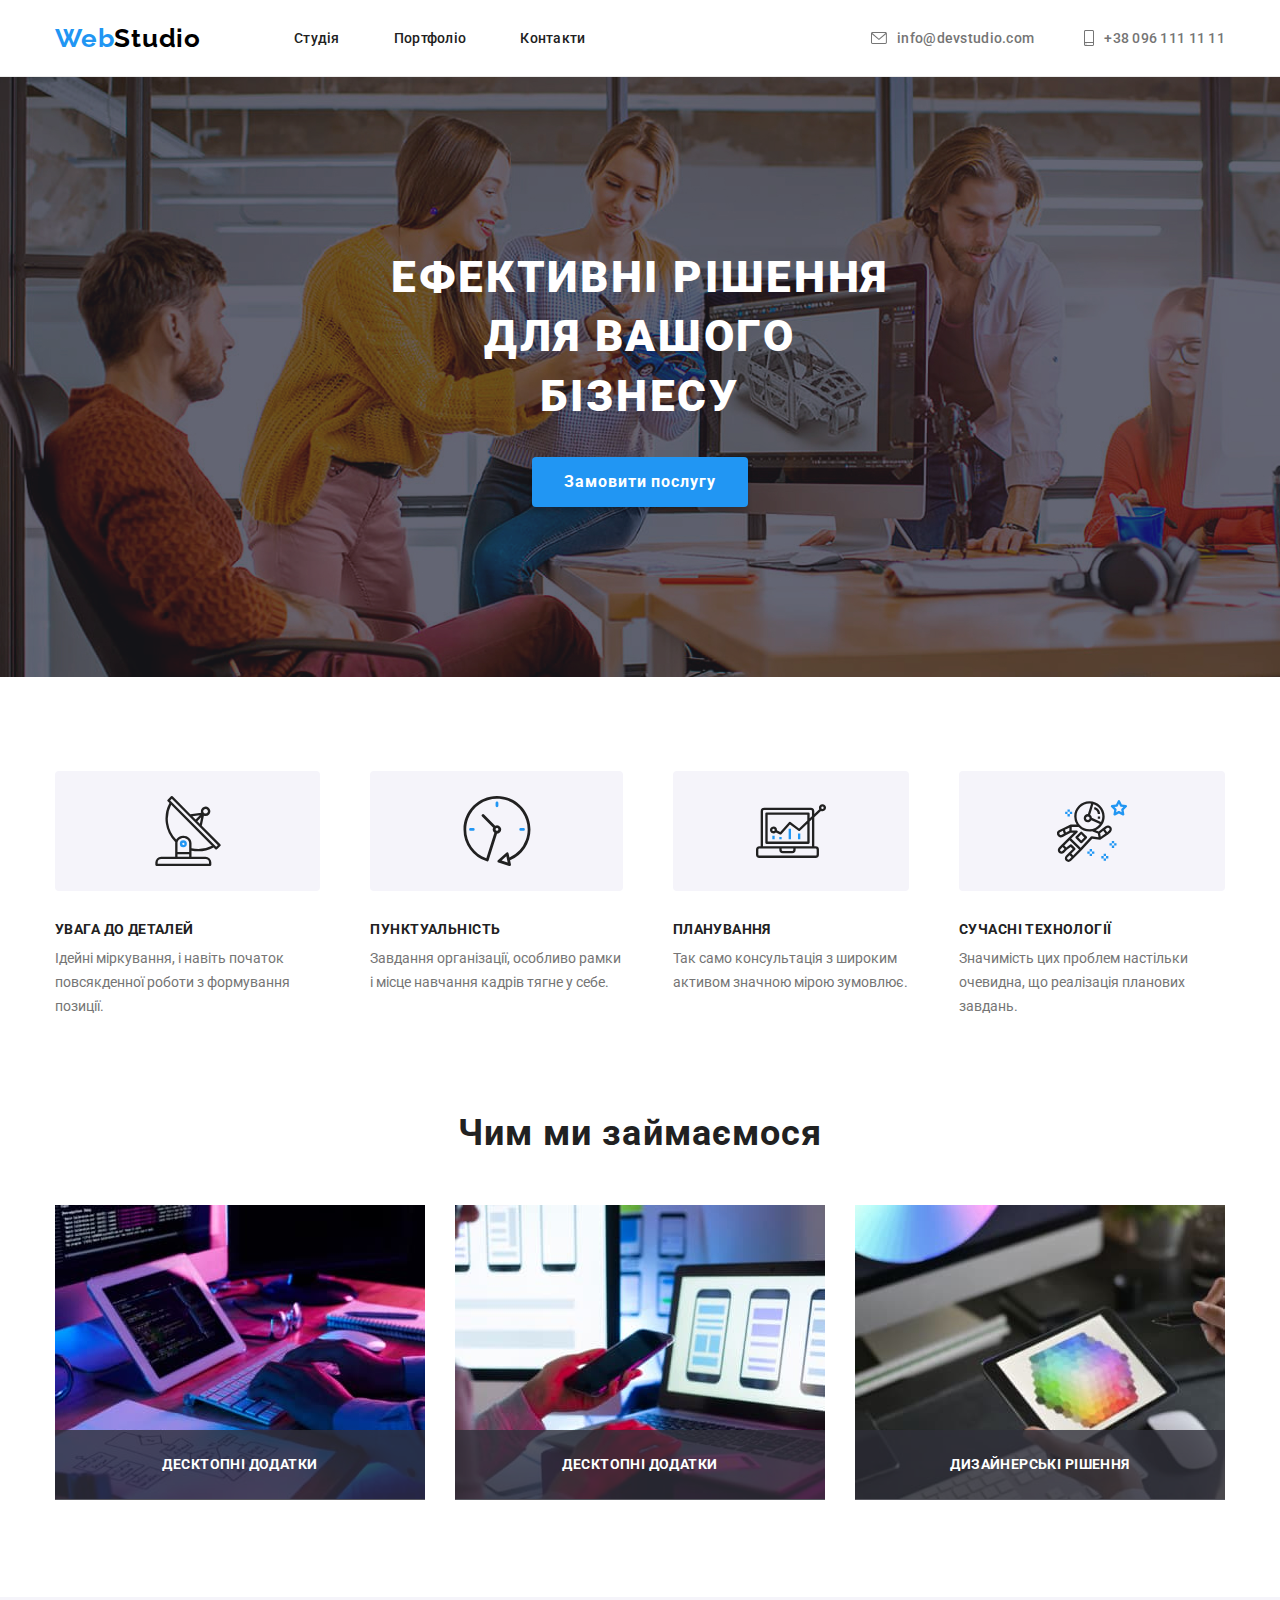
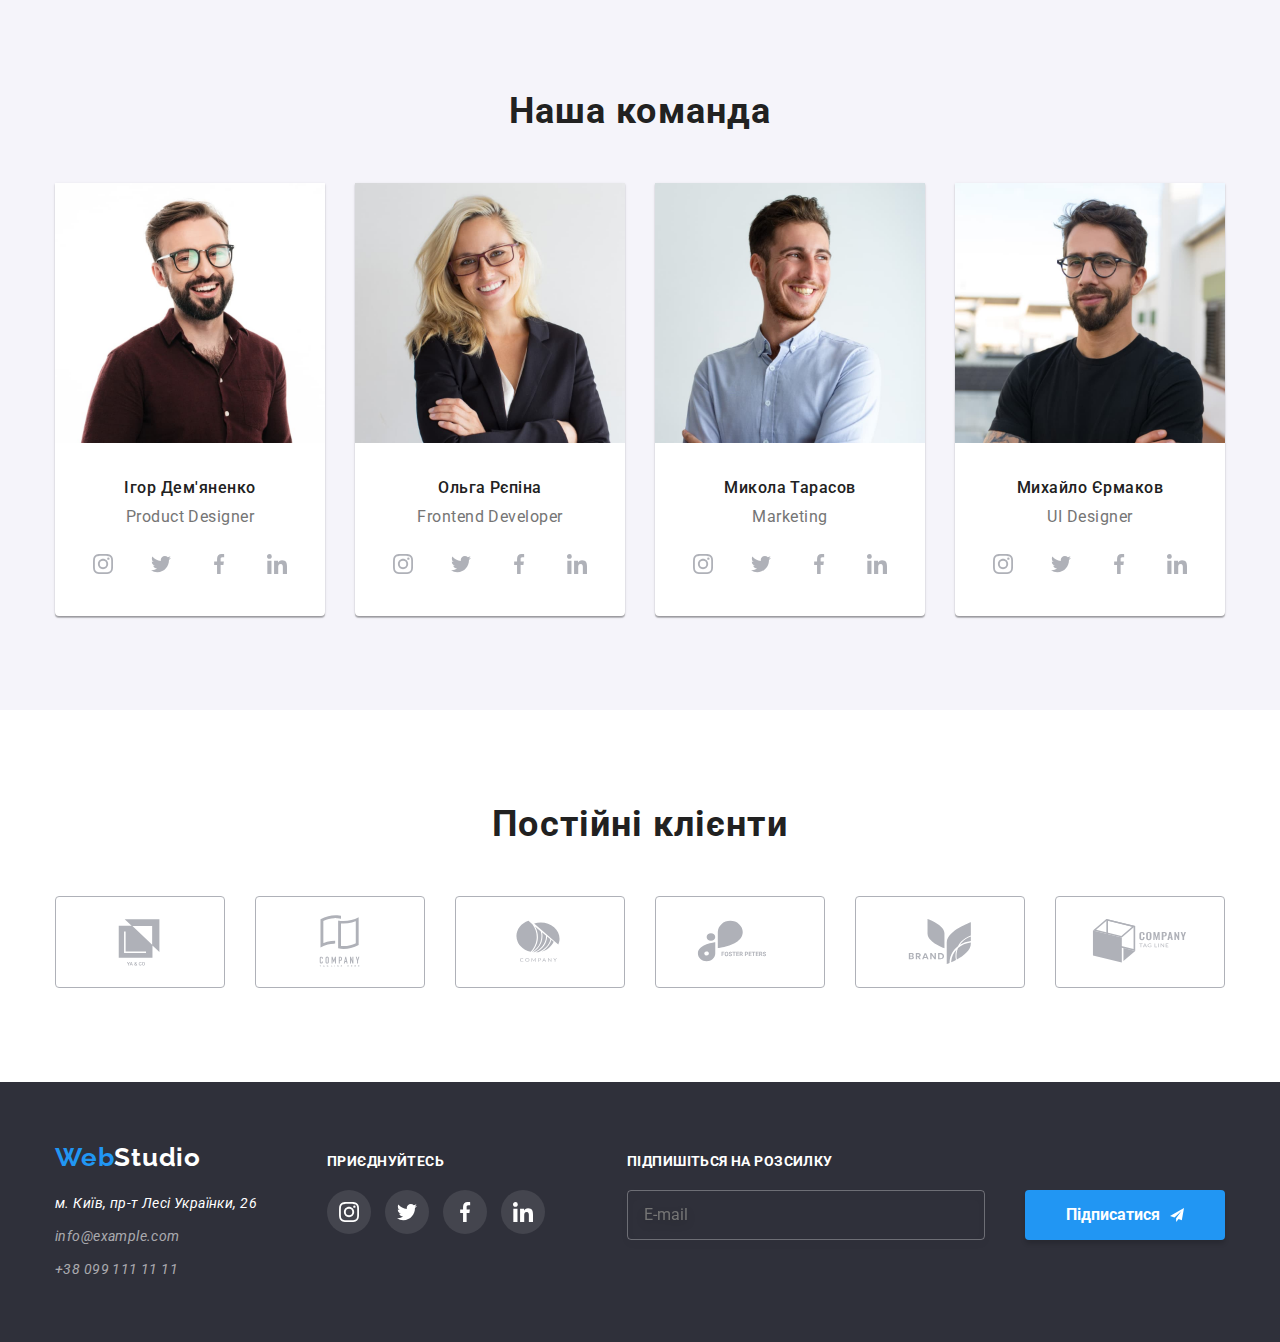
==== index.html @ 27acb823 "fix footer" ====
<!DOCTYPE html>
<html lang="uk">
<head>
    <title>Web Studio</title>
    <meta charset="UTF-8">
    <meta http-equiv="X-UA-Compatible" content="IE=edge">
    <meta name="viewport" content="width=device-width, initial-scale=1.0">
    <link rel="stylesheet" href="./css/normalize.min.css">
    <link rel="preconnect" href="https://fonts.googleapis.com">
    <link rel="preconnect" href="https://fonts.gstatic.com" crossorigin>
    <link href="https://fonts.googleapis.com/css2?family=Raleway:wght@700&family=Roboto:wght@400;500;700;900&display=swap" rel="stylesheet">
    <link rel="stylesheet" href="./css/style.css">
</head>
<body>
    <header class="header">
        <div class="container">
            <a class="logo" href="./"><span>Web</span>Studio</a>
            <nav class="header-menu">
                <ul class="header-menu__list">
                    <li class="header-menu__item">
                        <a class="header-menu__link" href="#null">Студія</a>
                    </li>
                    <li class="header-menu__item">
                        <a class="header-menu__link" href="./portfolio.html">Портфоліо</a>
                    </li>
                    <li class="header-menu__item">
                        <a class="header-menu__link" href="#null">Контакти</a>
                    </li>
                </ul>
            </nav>
            <ul class="header-contact">
                <li class="header-contact__item">
                    <a class="header-contact__link" href="mailto:info@devstudio.com">
                        <svg class="header-contact__icon" width="16" height="12" viewBox="0 0 16 12" xmlns="http://www.w3.org/2000/svg">
                            <use href="./images/social-sprite.svg#icon-mail"></use>
                        </svg>
                        info@devstudio.com
                    </a>
                </li>
                <li class="header-contact__item">
                    <a class="header-contact__link" href="tel:+380961111111">
                            <svg class="header-contact__icon" width="10" height="16" viewBox="0 0 10 16" fill="currentColor" xmlns="http://www.w3.org/2000/svg">
                                <use href="./images/social-sprite.svg#icon-smartphone"></use>
                            </svg>
                        +38 096 111 11 11
                    </a>
                </li>
            </ul>
        </div>
    </header>
    <main>
        <section class="banner">
            <h1 class="banner-title">Ефективні рішення для вашого бізнесу</h1>
            <button class="order-service" type="button" data-modal-open>Замовити послугу</button>
        </section>
        <section class="section">
            <div class="container">
                <ul class="about-us__list">
                    <li class="about-us__item">
                        <div class="about-us__item-box">
                            <svg class="social-icon" width="70" height="70">
                                <use href="./images/sprite-icon.svg#icon-antenna"></use>
                            </svg>
                        </div>
                        <h3 class="about-us__title">УВАГА ДО ДЕТАЛЕЙ</h3>
                        <p class="about-us__paragraph">
                            Ідейні міркування, і навіть початок повсякденної роботи з формування позиції.
                        </p>
                    </li>
                    <li class="about-us__item">
                        <div class="about-us__item-box">
                            <svg class="social-icon" width="70" height="70">
                                <use href="./images/sprite-icon.svg#icon-clock"></use>
                            </svg>
                        </div>
                        <h3 class="about-us__title">ПУНКТУАЛЬНІСТЬ</h3>
                        <p class="about-us__paragraph">
                            Завдання організації, особливо рамки і місце навчання кадрів тягне у себе.
                        </p>
                    </li>
                    <li class="about-us__item">
                        <div class="about-us__item-box">
                            <svg class="social-icon" width="70" height="70">
                                <use href="./images/sprite-icon.svg#icon-diagram"></use>
                            </svg>
                        </div>
                        <h3 class="about-us__title">ПЛАНУВАННЯ</h3>
                        <p class="about-us__paragraph">
                            Так само консультація з широким активом значною мірою зумовлює.
                        </p>
                    </li>
                    <li class="about-us__item">
                        <div class="about-us__item-box">
                            <svg class="social-icon" width="70" height="70">
                                <use href="./images/sprite-icon.svg#icon-astronaut"></use>
                            </svg>
                        </div>
                        <h3 class="about-us__title">СУЧАСНІ ТЕХНОЛОГІЇ</h3>
                        <p class="about-us__paragraph">
                            Значимість цих проблем настільки очевидна, що реалізація планових завдань.
                        </p>
                    </li>
                </ul>
            </div>
            <div class="container">
                <h2 class="title-section">Чим ми займаємося</h2>
                <ul class="list-item-flex services">
                    <li class="services-item">
                        <img 
                            src="./images/web-site.jpg" 
                            alt="Розробка сайтів" 
                            width="370" 
                            height="294"
                        />
                        <h3 class="services-title">Десктопні додатки</h3>
                    </li>
                    <li class="services-item">
                        <img 
                            src="./images/mobile-apps.jpg"  
                            alt="Розробка мобільних додатків" 
                            width="370" 
                            height="294"
                        />
                        <h3 class="services-title">Десктопні додатки</h3>
                    </li>
                    <li class="services-item">
                        <img 
                            src="./images/design.jpg" 
                            alt="Розробка дизайну" 
                            width="370" 
                            height="294"
                        />
                        <h3 class="services-title">Дизайнерські рішення</h3>
                    </li>
                </ul>
            </div>
        </section>
        <section class="about-team section">
            <div class="container">
                <h2 class="title-section">Наша команда</h2>
                <ul class="list-item-flex list-team">
                    <li class="list-team__item">
                        <img
                            class="list-team__image" 
                            src="./images/product-designer.jpg" 
                            alt="Дизайнер продукту" 
                            width="270" 
                            height="260"
                        />
                        <h3 class="list-team__title">Ігор Дем'яненко</h3>
                        <p class="list-team__description">Product Designer</p>
                        <ul class="social-list">
                            <li class="social-item">
                                <a class="social-link" href="#null">
                                    <svg class="social-icon" width="20" height="20">
                                        <use href="./images/social-sprite.svg#icon-instagram"></use>
                                    </svg>
                                </a>
                                
                            </li>
                            <li class="social-item">
                                <a class="social-link" href="#null">
                                    <svg class="social-icon" width="20" height="20">
                                        <use href="./images/social-sprite.svg#icon-twitter"></use>
                                    </svg>
                                </a>
                            </li>
                            <li class="social-item">
                                <a class="social-link" href="#null">
                                    <svg class="social-icon" width="20" height="20">
                                        <use href="./images/social-sprite.svg#icon-facebook"></use>
                                    </svg>
                                </a>
                            </li>
                            <li class="social-item">
                                <a class="social-link" href="#null">
                                    <svg class="social-icon" width="20" height="20">
                                        <use href="./images/social-sprite.svg#icon-linkedin"></use>
                                    </svg>
                                </a>
                            </li>
                        </ul>
                    </li>
                    <li class="list-team__item">
                        <img 
                            class="list-team__image" 
                            src="./images/frontend-developer.jpg"  
                            alt="Розробник інтерфейсу" 
                            width="270" 
                            height="260"
                        >
                        <h3 class="list-team__title">Ольга Рєпіна</h3>
                        <p class="list-team__description">Frontend Developer</p>
                        <ul class="social-list">
                            <li class="social-item">
                                <a class="social-link" href="#null">
                                    <svg class="social-icon" width="20" height="20">
                                        <use href="./images/social-sprite.svg#icon-instagram"></use>
                                    </svg>
                                </a>
                                
                            </li>
                            <li class="social-item">
                                <a class="social-link" href="#null">
                                    <svg class="social-icon" width="20" height="20">
                                        <use href="./images/social-sprite.svg#icon-twitter"></use>
                                    </svg>
                                </a>
                            </li>
                            <li class="social-item">
                                <a class="social-link" href="#null">
                                    <svg class="social-icon" width="20" height="20">
                                        <use href="./images/social-sprite.svg#icon-facebook"></use>
                                    </svg>
                                </a>
                            </li>
                            <li class="social-item">
                                <a class="social-link" href="#null">
                                    <svg class="social-icon" width="20" height="20">
                                        <use href="./images/social-sprite.svg#icon-linkedin"></use>
                                    </svg>
                                </a>
                            </li>
                        </ul>
                    </li>
                    <li class="list-team__item">
                        <img
                            class="list-team__image"  
                            src="./images/specialist-marketing.jpg" 
                            alt="Маркетолог" 
                            width="270" 
                            height="260"
                        />
                        <h3 class="list-team__title">Микола Тарасов</h3>
                        <p class="list-team__description">Marketing</p>
                        <ul class="social-list">
                            <li class="social-item">
                                <a class="social-link" href="#null">
                                    <svg class="social-icon" width="20" height="20">
                                        <use href="./images/social-sprite.svg#icon-instagram"></use>
                                    </svg>
                                </a>
                                
                            </li>
                            <li class="social-item">
                                <a class="social-link" href="#null">
                                    <svg class="social-icon" width="20" height="20">
                                        <use href="./images/social-sprite.svg#icon-twitter"></use>
                                    </svg>
                                </a>
                            </li>
                            <li class="social-item">
                                <a class="social-link" href="#null">
                                    <svg class="social-icon" width="20" height="20">
                                        <use href="./images/social-sprite.svg#icon-facebook"></use>
                                    </svg>
                                </a>
                            </li>
                            <li class="social-item">
                                <a class="social-link" href="#null">
                                    <svg class="social-icon" width="20" height="20">
                                        <use href="./images/social-sprite.svg#icon-linkedin"></use>
                                    </svg>
                                </a>
                            </li>
                        </ul>
                    </li>
                    <li class="list-team__item">
                        <img
                            class="list-team__image"  
                            src="./images/ui-designer.jpg" 
                            alt="Дизайнер інтерфейсу" 
                            width="270" 
                            height="260"
                        />
                        <h3 class="list-team__title">Михайло Єрмаков</h3>
                        <p class="list-team__description">UI Designer</p>
                        <ul class="social-list">
                            <li class="social-item">
                                <a class="social-link" href="#null">
                                    <svg class="social-icon" width="20" height="20">
                                        <use href="./images/social-sprite.svg#icon-instagram"></use>
                                    </svg>
                                </a>
                                
                            </li>
                            <li class="social-item">
                                <a class="social-link" href="#null">
                                    <svg class="social-icon" width="20" height="20">
                                        <use href="./images/social-sprite.svg#icon-twitter"></use>
                                    </svg>
                                </a>
                            </li>
                            <li class="social-item">
                                <a class="social-link" href="#null">
                                    <svg class="social-icon" width="20" height="20">
                                        <use href="./images/social-sprite.svg#icon-facebook"></use>
                                    </svg>
                                </a>
                            </li>
                            <li class="social-item">
                                <a class="social-link" href="#null">
                                    <svg class="social-icon" width="20" height="20">
                                        <use href="./images/social-sprite.svg#icon-linkedin"></use>
                                    </svg>
                                </a>
                            </li>
                        </ul>
                    </li>
                </ul>
            </div>
        </section>
        <section class="section">
            <div class="container">
                <h2 class="title-section">Постійні клієнти</h2>
                <ul class="list-item-flex clients-list">
                    <li class="clients-item">
                        <a class="clients-link" href="#null">
                            <svg class="clients-logo" width="106" height="60">
                                <use href="./images/logo-sprite.svg#icon-logo-1"></use>
                            </svg>  
                        </a>
                    </li>
                    <li class="clients-item">
                        <a class="clients-link" href="#null">
                            <svg class="clients-logo" width="106" height="60">
                                <use href="./images/logo-sprite.svg#icon-logo-2"></use>
                            </svg>  
                        </a>
                    </li>
                    <li class="clients-item">
                        <a class="clients-link" href="#null">
                            <svg class="clients-logo" width="106" height="60">
                                <use href="./images/logo-sprite.svg#icon-logo-3"></use>
                            </svg>  
                        </a>
                    </li>
                    <li class="clients-item">
                        <a class="clients-link" href="#null">
                            <svg class="clients-logo" width="106" height="60">
                                <use href="./images/logo-sprite.svg#icon-logo-4"></use>
                            </svg>
                        </a>
                    </li>
                    <li class="clients-item">
                        <a class="clients-link" href="#null">
                            <svg class="clients-logo" width="106" height="60">
                                <use href="./images/logo-sprite.svg#icon-logo-5"></use>
                            </svg> 
                        </a>
                    </li>
                    <li class="clients-item">
                        <a class="clients-link" href="#null">
                            <svg class="clients-logo" width="106" height="60">
                                <use href="./images/logo-sprite.svg#icon-logo-6"></use>
                            </svg> 
                        </a>
                    </li>
                </ul>
            </div>
        </section>
    </main>
    <footer class="footer">
        <div class="container">
            <div class="footer-box">
                <div class="footer-item">
                    <a class="logo" href="./"><span>Web</span>Studio</a>
                    <address class="address">
                        <p class="address-description">м. Київ, пр-т Лесі Українки, 26</p>
                        <ul class="address-list">
                            <li class="address-list__item">
                                <a class="address-list__link" href="mailto:info@example.com">info@example.com</a>
                            </li>
                            <li class="address-list__item">
                                <a class="address-list__link" href="tel:+380991111111">+38 099 111 11 11</a>
                            </li>
                        </ul>
                    </address>
                </div>
                <div class="footer-item">
                    <h3 class="footer-title">приєднуйтесь</h3>
                    <ul class="social-list">
                        <li class="social-item">
                            <a class="social-link" href="#null">
                                <svg class="social-icon" width="20" height="20">
                                    <use href="./images/social-sprite.svg#icon-instagram"></use>
                                </svg>
                            </a>
                            
                        </li>
                        <li class="social-item">
                            <a class="social-link" href="#null">
                                <svg class="social-icon" width="20" height="20">
                                    <use href="./images/social-sprite.svg#icon-twitter"></use>
                                </svg>
                            </a>
                        </li>
                        <li class="social-item">
                            <a class="social-link" href="#null">
                                <svg class="social-icon" width="20" height="20">
                                    <use href="./images/social-sprite.svg#icon-facebook"></use>
                                </svg>
                            </a>
                        </li>
                        <li class="social-item">
                            <a class="social-link" href="#null">
                                <svg class="social-icon" width="20" height="20">
                                    <use href="./images/social-sprite.svg#icon-linkedin"></use>
                                </svg>
                            </a>
                        </li>
                    </ul>
                </div>
            </div>
            <div class="subscribe">
                <h3 class="subscribe-title">Підпишіться на розсилку</h3>
                <form class="subscribe-form">
                    <label class="subscribe-label">
                        <input
                            class="subscribe-input" 
                            type="email"
                            name="email" 
                            placeholder="E-mail"
                            autocomplete="email"
                            required
                        />
                    </label>
                    <button class="subscribe-submit" type="submit">
                        Підписатися
                        <svg class="subscribe-icon" width="24" height="24">
                            <use href="./images/social-sprite.svg#icon-send"></use>
                        </svg> 
                    </button>
                </form>
            </div>
        </div>
    </footer>
    <div class="modal is-hidden" data-modal>
        <div class="modal-content">
            <button class="modal-close" type="button" data-modal-close>
                <svg class="modal-close-icon" width="11" height="11">
                    <use href="./images/sprite-icon.svg#icon-close"></use>
                </svg>
            </button>
            <div class="register">
                <h3 class="register-title">Залиште свої дані, ми вам передзвонимо</h3>
                <form 
                    class="register-form"
                    autocomplete="off"
                >
                    <label class="register-label">
                        <span class="label-text">Ім'я</span>
                        <input
                            class="register-input" 
                            type="text"
                            name="name"
                            required
                        >
                        <svg 
                            class="register-icon" 
                            width="12" 
                            height="12"
                        >
                            <use href="./images/sprite-icon.svg#icon-person"></use>
                        </svg>
                    </label>
                    <label class="register-label">
                        <span class="label-text">Телефон</span>
                        <input 
                            class="register-input"
                            type="tel"
                            name="phone"
                            required
                        >
                        <svg 
                            class="register-icon" 
                            width="13" 
                            height="13"
                        >
                            <use href="./images/sprite-icon.svg#icon-phone"></use>
                        </svg>
                    </label>
                    <label class="register-label">
                        <span class="label-text">Пошта</span>
                        <input
                            class="register-input" 
                            type="email"
                            name="mail"
                            required
                        >
                        <svg 
                            class="register-icon" 
                            width="15" 
                            height="12"
                        >
                            <use href="./images/sprite-icon.svg#icon-email"></use>
                        </svg>
                    </label>
                    <label class="register-label register-label-comment">
                        <span class="label-text">Коментар</span>
                        <textarea 
                            class="register-comment" 
                            placeholder="Введіть текст" 
                            name="comment"
                        ></textarea>
                    </label>
                    <label class="privacy-policy">
                        <span class="register-checkbox">
                            <input
                                class="register-checked"
                                type="checkbox"
                                name="privacy"
                                required
                            >
                            <span class="checked-icon"></span>
                        </span>
                        
                        <span class="privacy-policy-text">
                            Погоджуюся з розсилкою та приймаю  
                            <a 
                                class="privacy-policy-link" 
                                href="#null"
                            >
                                Умови договору
                            </a>
                        </span>
                        
                    </label>
                    <button class="register-submit" type="submit">Відправити</button>
                </form>
            </div>
        </div>
    </div>
    <script src="./js/modal.js"></script>
</body>
</html>
---- css/style.css ----
/* Basic style reset */

a { text-decoration: none; }

ul, ol { 
    margin: 0;
    padding: 0;  
}

ul li,
ol li {
    list-style: none;
}

h1, 
h2, 
h3, 
h4, 
h5, 
h6, 
p { 
    margin: 0; 
}

button {
    padding: 0;
    border: 0;
    cursor: pointer;
}

/* Custom properties */

:root {
    --color-black: #000;
    --color-white: #fff;
    --color-silver: #757575;
    --color-dark-green: #212121;
    --color-white-smoke: #F5F5F5;
    --color-white-solid: #F5F4FA;
    --color-blue: #2196F3;
    --color-bright-gray: #ECECEC;
    --color-solid-green: #AFB1B8;
    --color-silver-sand:#C4C4C4;
}

/* Styles for the container that centers the content */

body { 
    font-family: 'Roboto';
    color: var(--color-silver); 
}

.container {
    max-width: 1200px;
    margin: 0 auto;
    padding: 0 15px;
}

.section { padding: 94px 0; }

/* Styles for the logo */

.logo {
    display: inline-block;
    font-family: 'Raleway';
    font-weight: 700;
    font-size: 26px;
    line-height: 1.173;
    letter-spacing: 0.03em;
    color: var(--color-black);
}

.logo span { color: var(--color-blue); }

/* Styles for the header element */

.header { border-bottom: 1px solid var(--color-bright-gray); }

.header .container {
    display: flex;
    align-items: center;
}

.header-menu { margin-left: 93px; }

.header-menu__item { 
    display: inline-block;
    margin-left: 50px; 
}

.header-menu__item:first-of-type { margin-left: 0; }

.header-menu__link {
    position: relative;
    display: inline-block;
    padding: 32px 0;
    font-weight: 500;
    font-size: 14px;
    line-height: 0.875;
    letter-spacing: 0.02em;
    color: var(--color-dark-green);
    transition: color 250ms ease-in-out;
}

.header-menu__link::after {
    content: '';
    position: absolute;
    bottom: 0;
    left: 0;
    width: 100%;
    height: 4px;
    background-color: #2196F3;
    border-radius: 2px;
    transform: scaleY(0);
    transition: transform 250ms ease-in-out;
}

.header-menu__link:hover::after,
.header-menu__link:focus::after,
.header-menu__link:focus-visible::after {
    transform: scaleY(1);
}

.header-menu__link:hover,
.header-menu__link:focus,
.header-menu__link:focus-visible { 
    color: var(--color-blue);
    outline: none;
}

.header-contact {
    display: inline-flex;
    align-items: center; 
    margin-left: auto; 
}


.header-contact__item {
    display: inline-flex;
    margin-left: 50px;
}


.header-portfolio .header-contact__item {
    margin-left: 30px;
}

.header-contact__icon {
    display: inline-block;
    margin-right: 10px;
}

.header-contact li:first-of-type { margin-left: 0; }

.header-contact__link {
    display: inline-flex;
    align-items: center;
    font-weight: 500;
    font-size: 14px;
    line-height: 0.875;
    letter-spacing: 0.02em;
    color: var(--color-silver);
    fill: var(--color-silver);
    transition: color 250ms ease-in-out, fill 250ms ease-in-out;
}

.header-contact__link:hover ,
.header-contact__link:focus,
.header-contact__link:focus-visible { 
    color: var(--color-blue);
    outline: none; 
}

.header-contact__link:hover .header-contact__icon,
.header-contact__link:focus .header-contact__icon,
.header-contact__link:focus-visible .header-contact__icon {
    fill: var(--color-blue);
} 

/* Inner title for section */

.title-section {
    margin-bottom: 50px;
    font-weight: 700;
    font-size: 36px;
    line-height: 1.166;
    text-align: center;
    letter-spacing: 0.03em;
    color: var(--color-dark-green);
}

/* Component list */

.list-item-flex {
    display: flex;
    flex-wrap: wrap;
    gap: 30px;
}

.tabs {
    margin-bottom: 50px;
    text-align: center;
}

.tabs-item {
    display: inline-block;
    margin-left: 8px;
}

.tabs-item:first-of-type {
    margin-left: 0;
}

.tabs-item__button {
    padding: 6px 22px;
    font-family: 'Roboto';
    font-weight: 500;
    font-size: 16px;
    line-height: 1.625;
    letter-spacing: 0.03em;
    color: var(--color-dark-green);
    background-color: var(--color-white-solid);
    border-radius: 4px;
    transition: background-color 250ms ease-in-out, color 250ms ease-in-out, box-shadow 250ms ease-in-out;
}

.tabs-item__button:hover,
.tabs-item__button:focus-visible {
    color: var(--color-white);
    background-color: var(--color-blue);
    box-shadow: 0px 3px 1px rgba(0, 0, 0, 0.1), 0px 1px 2px rgba(0, 0, 0, 0.08), 0px 2px 2px rgba(0, 0, 0, 0.12);
    outline: none;
}

/* Styles for the banner section element */

.banner {
    position: relative;
    display: flex;
    align-items: center;
    justify-content: center;
    flex-direction: column;
    height: 600px;
    background-color: var(--color-silver-sand);
    background-image: url('../images/banner-image.jpg');
    background-repeat: no-repeat;
    background-size: cover;
}

.banner::before {
    content: '';
    position: absolute;
    left: 0;
    top: 0;
    width: 100%;
    height: 100%;
    background-color: rgba(47, 48, 58, 0.4);
    z-index: 1;
}

.banner-title {
    position: relative;
    max-width: 40%;
    margin-bottom: 30px;
    font-weight: 900;
    font-size: 44px;
    line-height: 1.36;
    text-align: center;
    letter-spacing: 0.06em;
    text-transform: uppercase;
    color: var(--color-white);
    z-index: 2;
}

.order-service {
    position: relative;
    padding: 10px 32px;
    font-weight: 700;
    font-size: 16px;
    line-height: 30px;
    letter-spacing: 0.06em;
    color: var(--color-white);
    background-color: var(--color-blue);
    box-shadow: 0px 4px 4px rgba(0, 0, 0, 0.15);
    border-radius: 4px;
    z-index: 2;
}

/* Styles for the About us section element */

.about-us__list {
    display: flex;
    margin-bottom: 94px;
    gap: 50px;
}

.about-us__item-box {
    margin-bottom: 30px;
    display: flex;
    align-items: center;
    justify-content: center;
    width: 100%;
    height: 120px;
    background-color: #F5F4FA;
    border-radius: 4px;
}

.about-us__title {
    margin-bottom: 10px;
    font-weight: 700;
    font-size: 14px;
    line-height: 1.142;
    letter-spacing: 0.03em;
    text-transform: uppercase;
    color: var(--color-dark-green);
}

.about-us__paragraph {
    font-size: 14px;
    line-height: 1.71;
    color: var(--color-silver);
}

.services-item { position: relative; }

.services-title {
    position: absolute;
    left: 0;
    bottom: 3px;
    width: 100%;
    padding: 27px 0;
    font-size: 14px;
    line-height: 1.14;
    text-align: center;
    letter-spacing: 0.03em;
    text-transform: uppercase;
    background-color: rgba(47, 48, 58, 0.8);
    color: var(--color-white);
}

/*  Styles for the About team element */

.about-team { background-color: var(--color-white-solid); }

.list-team__item {
    text-align: center;
    background: var(--color-white);
    box-shadow: 0px 1px 3px rgba(0, 0, 0, 0.12), 0px 1px 1px rgba(0, 0, 0, 0.14), 0px 2px 1px rgba(0, 0, 0, 0.2);
    border-radius: 0px 0px 4px 4px;
}

.list-team__image {
    margin-bottom: 30px;
}

.list-team__title {
    margin-bottom: 10px;
    font-weight: 500;
    font-size: 16px;
    line-height: 1.1875;
    letter-spacing: 0.03em;
    color: var(--color-dark-green);
}

.list-team__description {
    margin-bottom: 16px; 
    font-style: normal;
    font-size: 16px;
    line-height: 1.187;
    text-align: center;
    letter-spacing: 0.03em;
    color: var(--color-silver);
}


.list-team .social-list {
    margin-bottom: 30px;
}

.social-item {
    display: inline-block;
    width: 44px;
    height: 44px;
    margin-left: 10px;
}

.social-item:first-of-type {
    margin-left: 0;
}

.list-team .social-link {
    transition: background-color ease-in-out 250ms;
}

.list-team .social-link .social-icon {
    fill: var(--color-solid-green);
    transition: fill ease-in-out 250ms;
}


.social-link {
    display: inline-flex;
    align-items: center;
    justify-content: center;
    width: 100%;
    height: 100%;
    border-radius: 50%;
}

.list-team .social-link:hover,
.list-team .social-link:focus,
.list-team .social-link:focus-visible {
    background-color: var(--color-blue);
    outline-style: none;
}

.list-team .social-link:hover .social-icon,
.list-team .social-link:focus .social-icon,
.list-team .social-link:focus-visible .social-icon {
    fill: var(--color-white);
}

/*  Styles for the portfolio element*/

.portfolio-item {
    flex-grow: 1;
    transition: box-shadow 250ms ease-in-out;
}

.portfolio-list__image {
    display: block;
}

 
.portfolio-item__name {
    margin-bottom: 4px;
    font-weight: 700;
    font-size: 18px;
    line-height: 2;
    letter-spacing: 0.06em;
    color: var(--color-dark-green);
}

.portfolio-item__category {
    font-size: 16px;
    line-height: 1.875;
    letter-spacing: 0.03em;
    color: var(--color-silver);
}

.portfolio-item__content {
    padding: 20px 24px;
    border-left: 1px solid var(--color-bright-gray);
    border-right: 1px solid var(--color-bright-gray);
    border-bottom: 1px solid var(--color-bright-gray);   
}

.portfolio-item__box {
   position: relative;
   overflow: hidden;
}

.portfolio-item__box-inner {
    position: absolute;
    left: 0;
    bottom: 0;
    width: 100%;
    height: 0;
    display: flex;
    align-items: center;
    padding: 0 24px;
    background: rgba(33, 150, 243, 0.9);
    transform: translateY(100%);
    transform-origin: bottom;
    visibility: hidden;
    opacity: 0;
    transition: height 250ms ease-in-out, transform 250ms ease-in-out, visibility 250ms ease-in-out, opacity 250ms ease-in-out;
    z-index: 1;
}

.portfolio-item__description {
    font-size: 18px;
    line-height: 1.55;
    letter-spacing: 0.03em;
    color: var(--color-white);
}

.portfolio-item:hover { box-shadow: 0px 1px 1px rgba(0, 0, 0, 0.12), 0px 4px 4px rgba(0, 0, 0, 0.06), 1px 4px 6px rgba(0, 0, 0, 0.16); }

.portfolio-item:hover .portfolio-item__box-inner {
    height: 100%;
    transform: translateY(0);
    visibility: visible;
    opacity: 1;
}


/* Styles for the clints element */

.clients-list {
    text-align: center;
}

.clients-item {
    flex-grow: 1;
}

.clients-link {
    display: flex;
    width: 100%;
    height: 92px;
    align-items: center;
    justify-content: center;
    border-radius: 4px;
    border: 1px solid var(--color-solid-green);
    fill: var(--color-solid-green);
    transition: border 250ms ease-in-out, fill 250ms ease-in-out;
}

 .clients-link:hover,
 .clients-link:focus,
 .clients-link:focus-visible {
    border: 1px solid var(--color-blue);
    fill: var(--color-blue);
    outline-style: none;
}

/* Styles for the footer element */

.footer {
    padding: 60px 0;
    background-color:  #2F303A;
}

.footer .container {
    display: flex;
}

.footer-box {
    display: flex;
    gap: 70px;
}

.footer-title {
    margin-top: 12px;
    margin-bottom: 20px;
    font-weight: 700;
    font-size: 14px;
    line-height: 1.14;
    letter-spacing: 0.03em;
    text-transform: uppercase;
    color: var(--color-white);
}

.footer .logo {
    margin-bottom: 20px;
    color: var(--color-white);
}

.footer-item .social-link {
    fill: var(--color-white);
    background-color: rgba(255, 255, 255, 0.1);
    transition: background-color 250ms ease-in-out, fill 250ms ease-in-out;
}

.footer-item .social-link:hover,
.footer-item .social-link:focus,
.footer-item .social-link:focus-visible {
    background-color: var(--color-blue);
    outline-style: none;
}

.address-description {
    margin-bottom: 9px;
    font-size: 14px;
    line-height: 1.714;
    letter-spacing: 0.03em;
    color: var(--color-white);
}

.address-list__item { margin-bottom: 9px; }
.address-list__item:last-of-type { margin-bottom: 0; }

.address-list__link {
    font-size: 14px;
    line-height: 1.714;
    letter-spacing: 0.03em;
    color: rgba(255, 255, 255, 0.6);
}

.subscribe { margin-left: auto; }

.subscribe-form {
    display: flex;
    gap: 40px;
}

.subscribe-title {
    margin-top: 12px;
    margin-bottom: 20px;
    font-size: 14px;
    line-height: 1.14;
    letter-spacing: 0.03em;
    text-transform: uppercase;
    color: var(--color-white);
}

.subscribe-label { display: inline-block; }

.subscribe-input {
    width: 358px;
    height: 50px;
    padding-left: 16px;
    font-weight: 400;
    font-size: 16px;
    line-height: 1.25;
    color: rgba(255, 255, 255, 0.6);
    background-color: transparent;
    border: 1px solid rgba(255, 255, 255, 0.3);
    border-radius: 4px;
    filter: drop-shadow(0px 4px 4px rgba(0, 0, 0, 0.15));
}

.subscribe-submit {
    display: inline-flex;
    align-items: center;
    justify-content: center;
    width: 200px;
    height: 50px;
    font-weight: 700;
    line-height: 1.875;
    color: var(--color-white);
    background: var(--color-blue);
    box-shadow: 0px 4px 4px rgba(0, 0, 0, 0.15);
    border-radius: 4px;
}

.subscribe-icon {
    display: inline-block;
    padding-left: 10px;
}

/* Styled for Modal */

.modal {
    position: fixed;
    left: 0;
    top: 0;
    width: 100%;
    height: 100%;
    display: flex;
    align-items: center;
    justify-content: center;
    background-color: rgba(0, 0, 0, 0.2);
    transition: opacity 250ms ease-in-out, visibility 250ms ease-in-out;
    z-index: 100;
}

.modal.is-hidden .modal-content { transform: scale(0.7); }

.modal:not(.is-hidden) .modal-content { transform: scale(1); }

.modal.is-hidden {
    opacity: 0;
    visibility: hidden;
    pointer-events: none;
}

.modal:not(.is-hidden) {
    width: 100%;
    height: 100%;
}

.modal-content {
    width: 528px;
    background-color: var(--color-white);
    box-shadow: 0px 1px 3px rgba(0, 0, 0, 0.12), 0px 1px 1px rgba(0, 0, 0, 0.14), 0px 2px 1px rgba(0, 0, 0, 0.2);
    border-radius: 4px;
    transition: transform ease-in-out 250ms;
}

.modal-close {
    display: flex;
    align-items: center;
    justify-content: center;
    width: 30px;
    height: 30px;
    margin-left: auto;
    margin-right: 8px;
    margin-top: 8px;
    border-radius: 50%;
    background-color: var(--color-white);
    border: 1px solid rgba(0, 0, 0, 0.1);
    fill: var(--color-black);
    transition: fill 250ms ease-in-out;
}

.modal-close:hover {
    fill: var(--color-blue);
}

.register { padding: 0 40px; }

.register-form { text-align: center; }

.register-title {
    margin-bottom: 30px;
    font-weight: 700;
    font-size: 20px;
    line-height: 1.15;
    text-align: center;
    letter-spacing: 0.03em;
    color: var(--color-dark-green);
}

.register-label {
    position: relative;
    display: flex;
    flex-direction: column;
    margin-bottom: 28px;
    
}

.register-label:focus-within .register-input,
.register-label:focus-within .register-comment {
    border: 1px solid var(--color-blue);
    border-radius: 4px;
    outline-style: none;
}

.register-label:focus-within .register-icon {
    fill: var(--color-blue);
}

.label-text {
    position: absolute;
    top: -14px;
    left: 0;
    font-size: 12px;
    line-height: 1.16;
    letter-spacing: 0.01em;
    color: var(--color-silver);
}

.register-input {
    height: 40px;
    padding: 12px 0 12px 42px;
    font-size: 12px;
    color: rgba(117, 117, 117, 0.5);
    border: 1px solid rgba(33, 33, 33, 0.2);
    border-radius: 4px;
    transition: border 250ms ease-in-out;
}

.register-icon {
    position: absolute;
    left: 15px;
    top: 50%;
    transform: translate(0, -50%);
    transition: fill 250ms ease-in-out;
}

.register-comment {
    height: 120px;
    padding: 12px 16px;
    font-size: 12px;
    line-height: 1.16;
    letter-spacing: 0.01em;
    color: rgba(117, 117, 117, 0.5);
    border: 1px solid rgba(33, 33, 33, 0.2);
    border-radius: 4px;
    resize: none;
}

.register-label-comment {margin-bottom: 20px;}

.register-comment::placeholder {
    font-size: 12px;
    line-height: 1.16;
    letter-spacing: 0.01em;
    color: rgba(117, 117, 117, 0.5);
}

.privacy-policy {
    display: inline-flex;
    align-items: center;
    margin-bottom: 30px;
}

.privacy-policy-text {
    font-size: 14px;
    line-height: 1.71;
    letter-spacing: 0.03em;
    color: var(--color-silver);
}

.register-checkbox {
    position: relative;
    display: inline-block;
    width: 16px;
    height: 15px;
    margin-right: 9px;
}

.register-checked {
    position: absolute;
    display: inline-block;
    left: 0;
    top: 0;
    width: 100%;
    height: 100%;
    opacity: 0;
}

.checked-icon { 
    display: inline-block;
    width: 100%;
    height: 100%;
    background-image: url('../images/checkbox-default.svg');
    background-repeat: no-repeat;  
}

.register-checked:checked + .checked-icon {
    background-image: url('../images/checbox-active.svg');
    background-repeat: no-repeat; 
}

.privacy-policy-link {
    color: var(--color-blue);
    text-decoration: underline;
}

.register-submit {
    display: inline-flex;
    align-items: center;
    justify-content: center;
    margin-bottom: 40px;
    width: 200px;
    height: 50px;
    font-weight: 700;
    font-size: 16px;
    line-height: 1.875;
    letter-spacing: 0.06em;
    color: var(--color-white);
    background-color: var(--color-blue);
    box-shadow: 0px 4px 4px rgba(0, 0, 0, 0.15);
    border-radius: 4px;
}
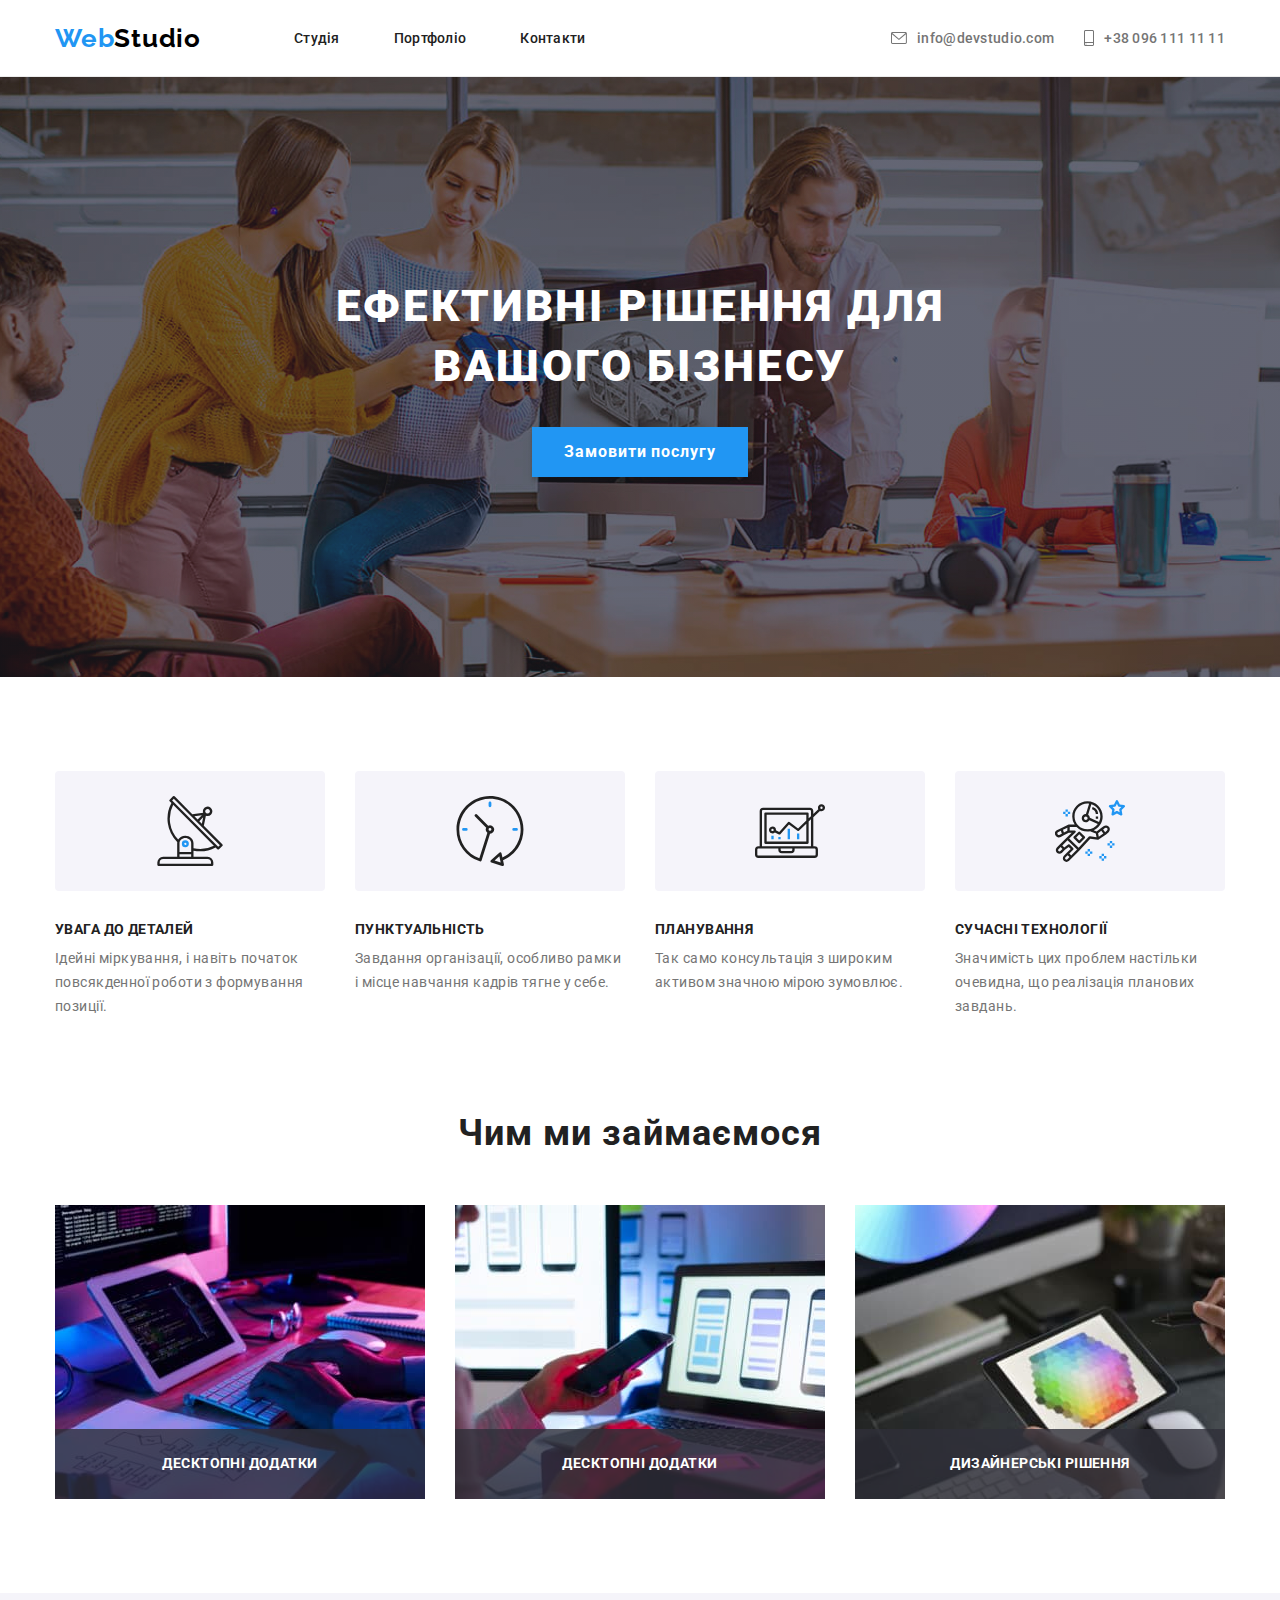
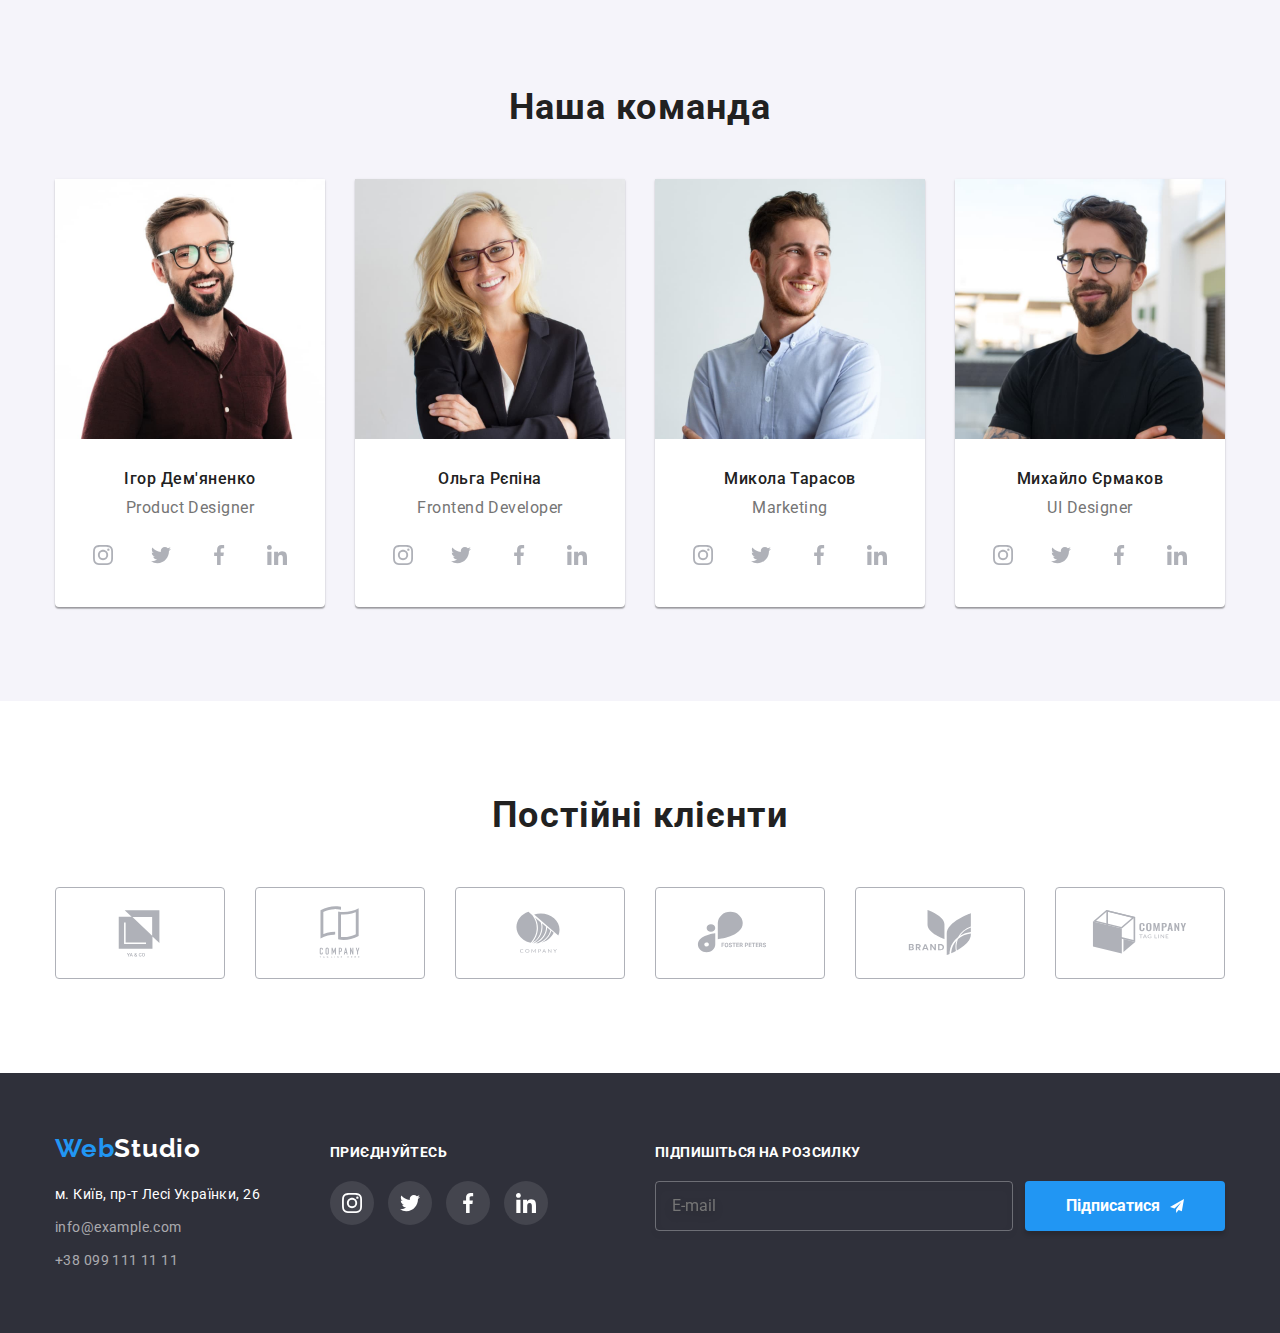
==== commit 5a461648: "Correction of homework according to the mentor's instructions" ====
--- a/index.html
+++ b/index.html
@@ -14,34 +14,64 @@
 <body>
     <header class="header">
         <div class="container">
-            <a class="logo" href="./"><span>Web</span>Studio</a>
+            <a class="logo link" href="./"><span>Web</span>Studio</a>
             <nav class="header-menu">
-                <ul class="header-menu__list">
+                <ul class="header-menu__list list">
                     <li class="header-menu__item">
-                        <a class="header-menu__link" href="#null">Студія</a>
+                        <a 
+                            class="header-menu__link link" 
+                            href="#null"
+                        >
+                            Студія
+                        </a>
                     </li>
                     <li class="header-menu__item">
-                        <a class="header-menu__link" href="./portfolio.html">Портфоліо</a>
+                        <a 
+                            class="header-menu__link link" 
+                            href="./portfolio.html"
+                        >
+                            Портфоліо
+                        </a>
                     </li>
                     <li class="header-menu__item">
-                        <a class="header-menu__link" href="#null">Контакти</a>
+                        <a 
+                            class="header-menu__link link" 
+                            href="#null"
+                        >
+                            Контакти
+                        </a>
                     </li>
                 </ul>
             </nav>
-            <ul class="header-contact">
+            <ul class="header-contact list">
                 <li class="header-contact__item">
-                    <a class="header-contact__link" href="mailto:info@devstudio.com">
-                        <svg class="header-contact__icon" width="16" height="12" viewBox="0 0 16 12" xmlns="http://www.w3.org/2000/svg">
+                    <a 
+                        class="header-contact__link link" 
+                        href="mailto:info@devstudio.com"
+                    >
+                        <svg 
+                            class="header-contact__icon" 
+                            width="16" 
+                            height="12"
+                        >
                             <use href="./images/social-sprite.svg#icon-mail"></use>
                         </svg>
                         info@devstudio.com
                     </a>
                 </li>
                 <li class="header-contact__item">
-                    <a class="header-contact__link" href="tel:+380961111111">
-                            <svg class="header-contact__icon" width="10" height="16" viewBox="0 0 10 16" fill="currentColor" xmlns="http://www.w3.org/2000/svg">
-                                <use href="./images/social-sprite.svg#icon-smartphone"></use>
-                            </svg>
+                    <a 
+                        class="header-contact__link link" 
+                        href="tel:+380961111111"
+                    >
+                        <svg 
+                            class="header-contact__icon" 
+                            width="10" 
+                            height="16" 
+                            viewBox="0 0 10 16" fill="currentColor"
+                        >
+                            <use href="./images/social-sprite.svg#icon-smartphone"></use>
+                        </svg>
                         +38 096 111 11 11
                     </a>
                 </li>
@@ -50,15 +80,22 @@
     </header>
     <main>
         <section class="banner">
-            <h1 class="banner-title">Ефективні рішення для вашого бізнесу</h1>
-            <button class="order-service" type="button" data-modal-open>Замовити послугу</button>
+            <div class="container">
+                <h1 class="banner-title">Ефективні рішення для вашого бізнесу</h1>
+                <button class="order-service" type="button" data-modal-open>Замовити послугу</button>
+            </div>
         </section>
-        <section class="section">
+        <section class="features">
             <div class="container">
-                <ul class="about-us__list">
+                <h2 class="visually-hidden">особливості</h2>
+                <ul class="about-us__list list">
                     <li class="about-us__item">
                         <div class="about-us__item-box">
-                            <svg class="social-icon" width="70" height="70">
+                            <svg 
+                                class="social-icon" 
+                                width="70" 
+                                height="70"
+                            >
                                 <use href="./images/sprite-icon.svg#icon-antenna"></use>
                             </svg>
                         </div>
@@ -80,7 +117,11 @@
                     </li>
                     <li class="about-us__item">
                         <div class="about-us__item-box">
-                            <svg class="social-icon" width="70" height="70">
+                            <svg 
+                                class="social-icon" 
+                                width="70" 
+                                height="70"
+                            >
                                 <use href="./images/sprite-icon.svg#icon-diagram"></use>
                             </svg>
                         </div>
@@ -91,7 +132,11 @@
                     </li>
                     <li class="about-us__item">
                         <div class="about-us__item-box">
-                            <svg class="social-icon" width="70" height="70">
+                            <svg 
+                                class="social-icon" 
+                                width="70" 
+                                height="70"
+                            >
                                 <use href="./images/sprite-icon.svg#icon-astronaut"></use>
                             </svg>
                         </div>
@@ -102,11 +147,14 @@
                     </li>
                 </ul>
             </div>
+        </section>
+        <section class="section">
             <div class="container">
                 <h2 class="title-section">Чим ми займаємося</h2>
-                <ul class="list-item-flex services">
+                <ul class="list-item-flex services list">
                     <li class="services-item">
                         <img 
+                            class="thumbnail"
                             src="./images/web-site.jpg" 
                             alt="Розробка сайтів" 
                             width="370" 
@@ -116,6 +164,7 @@
                     </li>
                     <li class="services-item">
                         <img 
+                            class="thumbnail"
                             src="./images/mobile-apps.jpg"  
                             alt="Розробка мобільних додатків" 
                             width="370" 
@@ -125,6 +174,7 @@
                     </li>
                     <li class="services-item">
                         <img 
+                            class="thumbnail"
                             src="./images/design.jpg" 
                             alt="Розробка дизайну" 
                             width="370" 
@@ -138,174 +188,197 @@
         <section class="about-team section">
             <div class="container">
                 <h2 class="title-section">Наша команда</h2>
-                <ul class="list-item-flex list-team">
+                <ul class="list-item-flex list-team list">
                     <li class="list-team__item">
                         <img
-                            class="list-team__image" 
+                            class="list-team__image thumbnail" 
                             src="./images/product-designer.jpg" 
                             alt="Дизайнер продукту" 
                             width="270" 
                             height="260"
                         />
-                        <h3 class="list-team__title">Ігор Дем'яненко</h3>
-                        <p class="list-team__description">Product Designer</p>
-                        <ul class="social-list">
-                            <li class="social-item">
-                                <a class="social-link" href="#null">
-                                    <svg class="social-icon" width="20" height="20">
-                                        <use href="./images/social-sprite.svg#icon-instagram"></use>
-                                    </svg>
-                                </a>
-                                
-                            </li>
-                            <li class="social-item">
-                                <a class="social-link" href="#null">
-                                    <svg class="social-icon" width="20" height="20">
-                                        <use href="./images/social-sprite.svg#icon-twitter"></use>
-                                    </svg>
-                                </a>
-                            </li>
-                            <li class="social-item">
-                                <a class="social-link" href="#null">
-                                    <svg class="social-icon" width="20" height="20">
-                                        <use href="./images/social-sprite.svg#icon-facebook"></use>
-                                    </svg>
-                                </a>
-                            </li>
-                            <li class="social-item">
-                                <a class="social-link" href="#null">
-                                    <svg class="social-icon" width="20" height="20">
-                                        <use href="./images/social-sprite.svg#icon-linkedin"></use>
-                                    </svg>
-                                </a>
-                            </li>
-                        </ul>
+                        <div class="list-team__content">
+                            <h3 class="list-team__title">Ігор Дем'яненко</h3>
+                            <p 
+                                class="list-team__description"
+                                lang="en"
+                            >   
+                                Product Designer
+                            </p>
+                            <ul class="social-list list">
+                                <li class="social-item">
+                                    <a class="social-link" href="#null">
+                                        <svg class="social-icon" width="20" height="20">
+                                            <use href="./images/social-sprite.svg#icon-instagram"></use>
+                                        </svg>
+                                    </a>
+                                    
+                                </li>
+                                <li class="social-item">
+                                    <a class="social-link" href="#null">
+                                        <svg class="social-icon" width="20" height="20">
+                                            <use href="./images/social-sprite.svg#icon-twitter"></use>
+                                        </svg>
+                                    </a>
+                                </li>
+                                <li class="social-item">
+                                    <a class="social-link" href="#null">
+                                        <svg class="social-icon" width="20" height="20">
+                                            <use href="./images/social-sprite.svg#icon-facebook"></use>
+                                        </svg>
+                                    </a>
+                                </li>
+                                <li class="social-item">
+                                    <a class="social-link" href="#null">
+                                        <svg class="social-icon" width="20" height="20">
+                                            <use href="./images/social-sprite.svg#icon-linkedin"></use>
+                                        </svg>
+                                    </a>
+                                </li>
+                            </ul>
+                        </div>
                     </li>
                     <li class="list-team__item">
                         <img 
-                            class="list-team__image" 
+                            class="list-team__image thumbnail" 
                             src="./images/frontend-developer.jpg"  
                             alt="Розробник інтерфейсу" 
                             width="270" 
                             height="260"
                         >
-                        <h3 class="list-team__title">Ольга Рєпіна</h3>
-                        <p class="list-team__description">Frontend Developer</p>
-                        <ul class="social-list">
-                            <li class="social-item">
-                                <a class="social-link" href="#null">
-                                    <svg class="social-icon" width="20" height="20">
-                                        <use href="./images/social-sprite.svg#icon-instagram"></use>
-                                    </svg>
-                                </a>
-                                
-                            </li>
-                            <li class="social-item">
-                                <a class="social-link" href="#null">
-                                    <svg class="social-icon" width="20" height="20">
-                                        <use href="./images/social-sprite.svg#icon-twitter"></use>
-                                    </svg>
-                                </a>
-                            </li>
-                            <li class="social-item">
-                                <a class="social-link" href="#null">
-                                    <svg class="social-icon" width="20" height="20">
-                                        <use href="./images/social-sprite.svg#icon-facebook"></use>
-                                    </svg>
-                                </a>
-                            </li>
-                            <li class="social-item">
-                                <a class="social-link" href="#null">
-                                    <svg class="social-icon" width="20" height="20">
-                                        <use href="./images/social-sprite.svg#icon-linkedin"></use>
-                                    </svg>
-                                </a>
-                            </li>
-                        </ul>
+                        <div class="list-team__content">
+                            <h3 class="list-team__title">Ольга Рєпіна</h3>
+                            <p 
+                                class="list-team__description"
+                                lang="en"
+                            >
+                                Frontend Developer
+                            </p>
+                            <ul class="social-list list">
+                                <li class="social-item">
+                                    <a class="social-link" href="#null">
+                                        <svg class="social-icon" width="20" height="20">
+                                            <use href="./images/social-sprite.svg#icon-instagram"></use>
+                                        </svg>
+                                    </a>
+                                    
+                                </li>
+                                <li class="social-item">
+                                    <a class="social-link" href="#null">
+                                        <svg class="social-icon" width="20" height="20">
+                                            <use href="./images/social-sprite.svg#icon-twitter"></use>
+                                        </svg>
+                                    </a>
+                                </li>
+                                <li class="social-item">
+                                    <a class="social-link" href="#null">
+                                        <svg class="social-icon" width="20" height="20">
+                                            <use href="./images/social-sprite.svg#icon-facebook"></use>
+                                        </svg>
+                                    </a>
+                                </li>
+                                <li class="social-item">
+                                    <a class="social-link" href="#null">
+                                        <svg class="social-icon" width="20" height="20">
+                                            <use href="./images/social-sprite.svg#icon-linkedin"></use>
+                                        </svg>
+                                    </a>
+                                </li>
+                            </ul>
+                        </div>
                     </li>
                     <li class="list-team__item">
                         <img
-                            class="list-team__image"  
+                            class="list-team__image thumbnail"  
                             src="./images/specialist-marketing.jpg" 
                             alt="Маркетолог" 
                             width="270" 
                             height="260"
                         />
-                        <h3 class="list-team__title">Микола Тарасов</h3>
-                        <p class="list-team__description">Marketing</p>
-                        <ul class="social-list">
-                            <li class="social-item">
-                                <a class="social-link" href="#null">
-                                    <svg class="social-icon" width="20" height="20">
-                                        <use href="./images/social-sprite.svg#icon-instagram"></use>
-                                    </svg>
-                                </a>
-                                
-                            </li>
-                            <li class="social-item">
-                                <a class="social-link" href="#null">
-                                    <svg class="social-icon" width="20" height="20">
-                                        <use href="./images/social-sprite.svg#icon-twitter"></use>
-                                    </svg>
-                                </a>
-                            </li>
-                            <li class="social-item">
-                                <a class="social-link" href="#null">
-                                    <svg class="social-icon" width="20" height="20">
-                                        <use href="./images/social-sprite.svg#icon-facebook"></use>
-                                    </svg>
-                                </a>
-                            </li>
-                            <li class="social-item">
-                                <a class="social-link" href="#null">
-                                    <svg class="social-icon" width="20" height="20">
-                                        <use href="./images/social-sprite.svg#icon-linkedin"></use>
-                                    </svg>
-                                </a>
-                            </li>
-                        </ul>
+                        <div class="list-team__content">
+                            <h3 class="list-team__title">Микола Тарасов</h3>
+                            <p 
+                                class="list-team__description"
+                                lang="en"
+                            >
+                                Marketing
+                            </p>
+                            <ul class="social-list list">
+                                <li class="social-item">
+                                    <a class="social-link" href="#null">
+                                        <svg class="social-icon" width="20" height="20">
+                                            <use href="./images/social-sprite.svg#icon-instagram"></use>
+                                        </svg>
+                                    </a>
+                                    
+                                </li>
+                                <li class="social-item">
+                                    <a class="social-link" href="#null">
+                                        <svg class="social-icon" width="20" height="20">
+                                            <use href="./images/social-sprite.svg#icon-twitter"></use>
+                                        </svg>
+                                    </a>
+                                </li>
+                                <li class="social-item">
+                                    <a class="social-link" href="#null">
+                                        <svg class="social-icon" width="20" height="20">
+                                            <use href="./images/social-sprite.svg#icon-facebook"></use>
+                                        </svg>
+                                    </a>
+                                </li>
+                                <li class="social-item">
+                                    <a class="social-link" href="#null">
+                                        <svg class="social-icon" width="20" height="20">
+                                            <use href="./images/social-sprite.svg#icon-linkedin"></use>
+                                        </svg>
+                                    </a>
+                                </li>
+                            </ul>
+                        </div>
                     </li>
                     <li class="list-team__item">
                         <img
-                            class="list-team__image"  
+                            class="list-team__image thumbnail"  
                             src="./images/ui-designer.jpg" 
                             alt="Дизайнер інтерфейсу" 
                             width="270" 
                             height="260"
                         />
-                        <h3 class="list-team__title">Михайло Єрмаков</h3>
-                        <p class="list-team__description">UI Designer</p>
-                        <ul class="social-list">
-                            <li class="social-item">
-                                <a class="social-link" href="#null">
-                                    <svg class="social-icon" width="20" height="20">
-                                        <use href="./images/social-sprite.svg#icon-instagram"></use>
-                                    </svg>
-                                </a>
-                                
-                            </li>
-                            <li class="social-item">
-                                <a class="social-link" href="#null">
-                                    <svg class="social-icon" width="20" height="20">
-                                        <use href="./images/social-sprite.svg#icon-twitter"></use>
-                                    </svg>
-                                </a>
-                            </li>
-                            <li class="social-item">
-                                <a class="social-link" href="#null">
-                                    <svg class="social-icon" width="20" height="20">
-                                        <use href="./images/social-sprite.svg#icon-facebook"></use>
-                                    </svg>
-                                </a>
-                            </li>
-                            <li class="social-item">
-                                <a class="social-link" href="#null">
-                                    <svg class="social-icon" width="20" height="20">
-                                        <use href="./images/social-sprite.svg#icon-linkedin"></use>
-                                    </svg>
-                                </a>
-                            </li>
-                        </ul>
+                        <div class="list-team__content">
+                            <h3 class="list-team__title">Михайло Єрмаков</h3>
+                            <p class="list-team__description">UI Designer</p>
+                            <ul class="social-list list">
+                                <li class="social-item">
+                                    <a class="social-link" href="#null">
+                                        <svg class="social-icon" width="20" height="20">
+                                            <use href="./images/social-sprite.svg#icon-instagram"></use>
+                                        </svg>
+                                    </a>
+                                    
+                                </li>
+                                <li class="social-item">
+                                    <a class="social-link" href="#null">
+                                        <svg class="social-icon" width="20" height="20">
+                                            <use href="./images/social-sprite.svg#icon-twitter"></use>
+                                        </svg>
+                                    </a>
+                                </li>
+                                <li class="social-item">
+                                    <a class="social-link" href="#null">
+                                        <svg class="social-icon" width="20" height="20">
+                                            <use href="./images/social-sprite.svg#icon-facebook"></use>
+                                        </svg>
+                                    </a>
+                                </li>
+                                <li class="social-item">
+                                    <a class="social-link" href="#null">
+                                        <svg class="social-icon" width="20" height="20">
+                                            <use href="./images/social-sprite.svg#icon-linkedin"></use>
+                                        </svg>
+                                    </a>
+                                </li>
+                            </ul>
+                        </div>
                     </li>
                 </ul>
             </div>
@@ -313,45 +386,87 @@
         <section class="section">
             <div class="container">
                 <h2 class="title-section">Постійні клієнти</h2>
-                <ul class="list-item-flex clients-list">
+                <ul class="list-item-flex clients-list list">
                     <li class="clients-item">
-                        <a class="clients-link" href="#null">
-                            <svg class="clients-logo" width="106" height="60">
+                        <a 
+                            class="clients-link link" 
+                            href="#null"
+                        >
+                            <svg 
+                                class="clients-logo" 
+                                width="106" 
+                                height="60"
+                            >
                                 <use href="./images/logo-sprite.svg#icon-logo-1"></use>
                             </svg>  
                         </a>
                     </li>
                     <li class="clients-item">
-                        <a class="clients-link" href="#null">
-                            <svg class="clients-logo" width="106" height="60">
+                        <a 
+                            class="clients-link link" 
+                            href="#null"
+                        >
+                            <svg 
+                                class="clients-logo" 
+                                width="106"
+                                height="60"
+                            >
                                 <use href="./images/logo-sprite.svg#icon-logo-2"></use>
                             </svg>  
                         </a>
                     </li>
                     <li class="clients-item">
-                        <a class="clients-link" href="#null">
-                            <svg class="clients-logo" width="106" height="60">
+                        <a 
+                            class="clients-link link" 
+                            href="#null"
+                        >
+                            <svg 
+                                class="clients-logo" 
+                                width="106" 
+                                height="60"
+                            >
                                 <use href="./images/logo-sprite.svg#icon-logo-3"></use>
                             </svg>  
                         </a>
                     </li>
                     <li class="clients-item">
-                        <a class="clients-link" href="#null">
-                            <svg class="clients-logo" width="106" height="60">
+                        <a 
+                            class="clients-link link" 
+                            href="#null"
+                        >
+                            <svg 
+                                class="clients-logo" 
+                                width="106" 
+                                height="60"
+                            >
                                 <use href="./images/logo-sprite.svg#icon-logo-4"></use>
                             </svg>
                         </a>
                     </li>
                     <li class="clients-item">
-                        <a class="clients-link" href="#null">
-                            <svg class="clients-logo" width="106" height="60">
+                        <a 
+                            class="clients-link link" 
+                            href="#null"
+                        >
+                            <svg 
+                                class="clients-logo" 
+                                width="106" 
+                                height="60"
+                            >
                                 <use href="./images/logo-sprite.svg#icon-logo-5"></use>
                             </svg> 
                         </a>
                     </li>
                     <li class="clients-item">
-                        <a class="clients-link" href="#null">
-                            <svg class="clients-logo" width="106" height="60">
+                        <a 
+                            class="clients-link link" 
+                            href="#null"
+                        >
+                            <svg 
+                                class="clients-logo" 
+                                width="106" 
+                                height="60"
+                            >
                                 <use href="./images/logo-sprite.svg#icon-logo-6"></use>
                             </svg> 
                         </a>
@@ -364,47 +479,89 @@
         <div class="container">
             <div class="footer-box">
                 <div class="footer-item">
-                    <a class="logo" href="./"><span>Web</span>Studio</a>
+                    <a 
+                        class="logo link" 
+                        href="./"
+                    >
+                        <span>Web</span>Studio
+                    </a>
                     <address class="address">
                         <p class="address-description">м. Київ, пр-т Лесі Українки, 26</p>
-                        <ul class="address-list">
+                        <ul class="address-list list">
                             <li class="address-list__item">
-                                <a class="address-list__link" href="mailto:info@example.com">info@example.com</a>
+                                <a 
+                                    class="address-list__link link" 
+                                    href="mailto:info@example.com"
+                                >
+                                    info@example.com
+                                </a>
                             </li>
                             <li class="address-list__item">
-                                <a class="address-list__link" href="tel:+380991111111">+38 099 111 11 11</a>
+                                <a 
+                                    class="address-list__link link" 
+                                    href="tel:+380991111111"
+                                >
+                                    +38 099 111 11 11
+                                </a>
                             </li>
                         </ul>
                     </address>
                 </div>
                 <div class="footer-item">
                     <h3 class="footer-title">приєднуйтесь</h3>
-                    <ul class="social-list">
+                    <ul class="social-list list">
                         <li class="social-item">
-                            <a class="social-link" href="#null">
-                                <svg class="social-icon" width="20" height="20">
+                            <a 
+                                class="social-link link" 
+                                href="#null"
+                            >
+                                <svg 
+                                    class="social-icon" 
+                                    width="20" 
+                                    height="20"
+                                >
                                     <use href="./images/social-sprite.svg#icon-instagram"></use>
                                 </svg>
                             </a>
-                            
                         </li>
                         <li class="social-item">
-                            <a class="social-link" href="#null">
-                                <svg class="social-icon" width="20" height="20">
+                            <a 
+                                class="social-link link" 
+                                href="#null"
+                            >
+                                <svg 
+                                    class="social-icon" 
+                                    width="20" 
+                                    height="20"
+                                >
                                     <use href="./images/social-sprite.svg#icon-twitter"></use>
                                 </svg>
                             </a>
                         </li>
                         <li class="social-item">
-                            <a class="social-link" href="#null">
-                                <svg class="social-icon" width="20" height="20">
+                            <a 
+                                class="social-link link" 
+                                href="#null"
+                            >
+                                <svg 
+                                    class="social-icon" 
+                                    width="20" 
+                                    height="20"
+                                >
                                     <use href="./images/social-sprite.svg#icon-facebook"></use>
                                 </svg>
                             </a>
                         </li>
                         <li class="social-item">
-                            <a class="social-link" href="#null">
-                                <svg class="social-icon" width="20" height="20">
+                            <a 
+                                class="social-link link" 
+                                href="#null"
+                            >
+                                <svg 
+                                    class="social-icon" 
+                                    width="20" 
+                                    height="20"
+                                >
                                     <use href="./images/social-sprite.svg#icon-linkedin"></use>
                                 </svg>
                             </a>
--- a/css/style.css
+++ b/css/style.css
@@ -1,16 +1,11 @@
 /* Basic style reset */
-
-a { text-decoration: none; }
-
-ul, ol { 
+.link {text-decoration: none;}
+.list {
     margin: 0;
-    padding: 0;  
-}
-
-ul li,
-ol li {
-    list-style: none;
-}
+    padding: 0;
+    list-style: none;  
+}
+
 
 h1, 
 h2, 
@@ -28,6 +23,13 @@
     cursor: pointer;
 }
 
+.thumbnail {
+    max-width: 100%;
+    height: auto;
+    vertical-align: middle;
+}
+
+
 /* Custom properties */
 
 :root {
@@ -38,6 +40,7 @@
     --color-white-smoke: #F5F5F5;
     --color-white-solid: #F5F4FA;
     --color-blue: #2196F3;
+    --persian-blue: #188CE8;
     --color-bright-gray: #ECECEC;
     --color-solid-green: #AFB1B8;
     --color-silver-sand:#C4C4C4;
@@ -57,6 +60,19 @@
 }
 
 .section { padding: 94px 0; }
+
+.visually-hidden {
+    position: absolute;
+    width: 1px;
+    height: 1px;
+    margin: -1px;
+    border: 0;
+    padding: 0;
+    white-space: nowrap;
+    clip-path: inset(100%);
+    clip: rect(0 0 0 0);
+    overflow: hidden;
+}
 
 /* Styles for the logo */
 
@@ -137,11 +153,10 @@
 
 .header-contact__item {
     display: inline-flex;
-    margin-left: 50px;
-}
-
-
-.header-portfolio .header-contact__item {
+}
+
+
+.header-contact__item {
     margin-left: 30px;
 }
 
@@ -232,35 +247,32 @@
     outline: none;
 }
 
+.features {padding-top: 94px;}
+
 /* Styles for the banner section element */
 
 .banner {
-    position: relative;
+    max-width: 1600px;
+    margin: 0 auto;
+    height: 600px;
+    background-color: var(--color-silver-sand);
+    background-image: linear-gradient(rgba(47, 48, 58, 0.4), rgba(47, 48, 58, 0.4)), url('../images/banner-image.jpg');
+    background-repeat: no-repeat;
+    background-position: center;
+    background-size: cover;
+}
+
+.banner .container {
     display: flex;
     align-items: center;
     justify-content: center;
     flex-direction: column;
-    height: 600px;
-    background-color: var(--color-silver-sand);
-    background-image: url('../images/banner-image.jpg');
-    background-repeat: no-repeat;
-    background-size: cover;
-}
-
-.banner::before {
-    content: '';
-    position: absolute;
-    left: 0;
-    top: 0;
-    width: 100%;
     height: 100%;
-    background-color: rgba(47, 48, 58, 0.4);
-    z-index: 1;
 }
 
 .banner-title {
-    position: relative;
-    max-width: 40%;
+    width: 696px;
+    margin: 0 auto;
     margin-bottom: 30px;
     font-weight: 900;
     font-size: 44px;
@@ -269,7 +281,6 @@
     letter-spacing: 0.06em;
     text-transform: uppercase;
     color: var(--color-white);
-    z-index: 2;
 }
 
 .order-service {
@@ -282,16 +293,24 @@
     color: var(--color-white);
     background-color: var(--color-blue);
     box-shadow: 0px 4px 4px rgba(0, 0, 0, 0.15);
-    border-radius: 4px;
-    z-index: 2;
+    transition: background-color ease-in-out 250ms;
+}
+
+.order-service:hover,
+.order-service:focus {
+    background-color: var(--persian-blue);
 }
 
 /* Styles for the About us section element */
 
 .about-us__list {
     display: flex;
-    margin-bottom: 94px;
-    gap: 50px;
+    gap: 30px;
+}
+
+.about-us__item {
+    flex-grow: 1;
+    width: calc(25% - 30px);
 }
 
 .about-us__item-box {
@@ -318,6 +337,7 @@
 .about-us__paragraph {
     font-size: 14px;
     line-height: 1.71;
+    letter-spacing: 0.03em;
     color: var(--color-silver);
 }
 
@@ -326,7 +346,7 @@
 .services-title {
     position: absolute;
     left: 0;
-    bottom: 3px;
+    bottom: 0;
     width: 100%;
     padding: 27px 0;
     font-size: 14px;
@@ -349,8 +369,9 @@
     border-radius: 0px 0px 4px 4px;
 }
 
-.list-team__image {
-    margin-bottom: 30px;
+.list-team__content {
+    padding-top: 30px;
+    padding-bottom: 30px;
 }
 
 .list-team__title {
@@ -363,18 +384,12 @@
 }
 
 .list-team__description {
-    margin-bottom: 16px; 
-    font-style: normal;
+    margin-bottom: 16px;
     font-size: 16px;
     line-height: 1.187;
     text-align: center;
     letter-spacing: 0.03em;
     color: var(--color-silver);
-}
-
-
-.list-team .social-list {
-    margin-bottom: 30px;
 }
 
 .social-item {
@@ -570,6 +585,10 @@
     outline-style: none;
 }
 
+.address {
+    font-style: normal;
+}
+
 .address-description {
     margin-bottom: 9px;
     font-size: 14px;
@@ -592,7 +611,7 @@
 
 .subscribe-form {
     display: flex;
-    gap: 40px;
+    gap: 12px;
 }
 
 .subscribe-title {
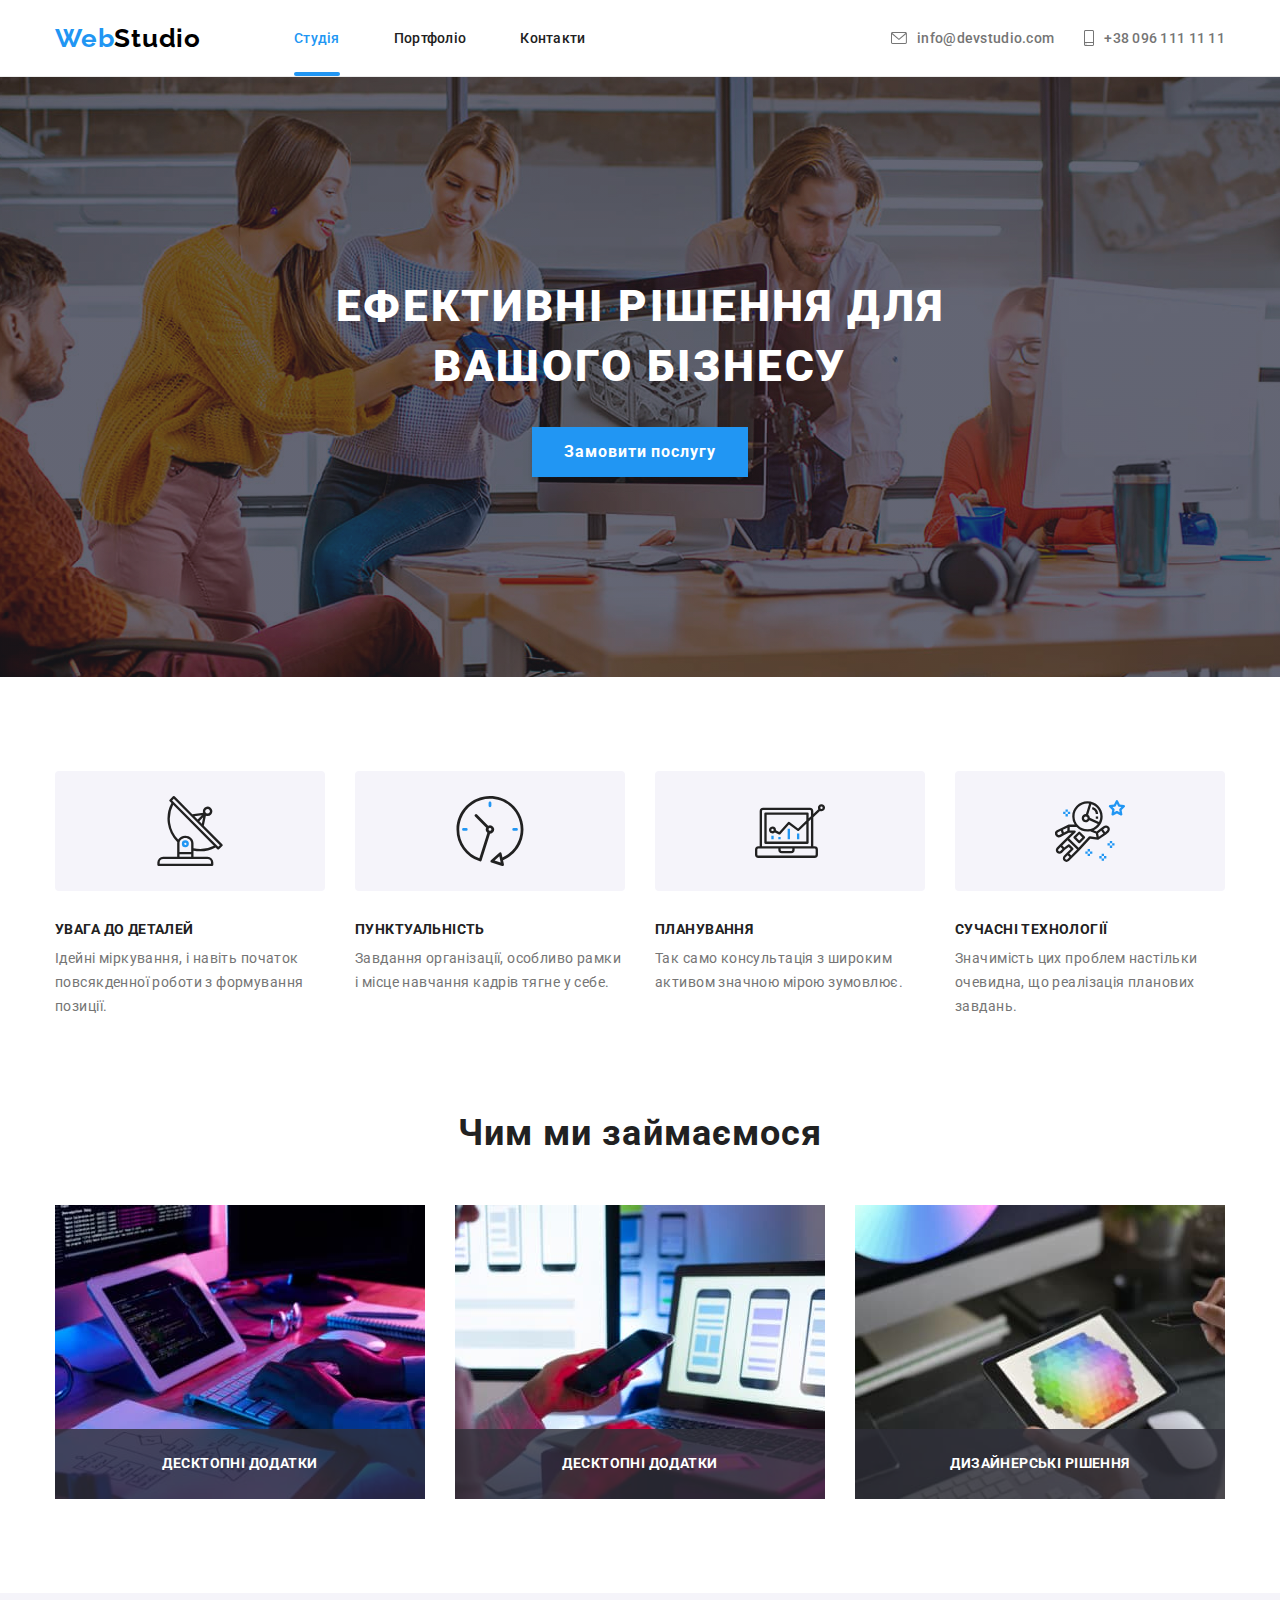
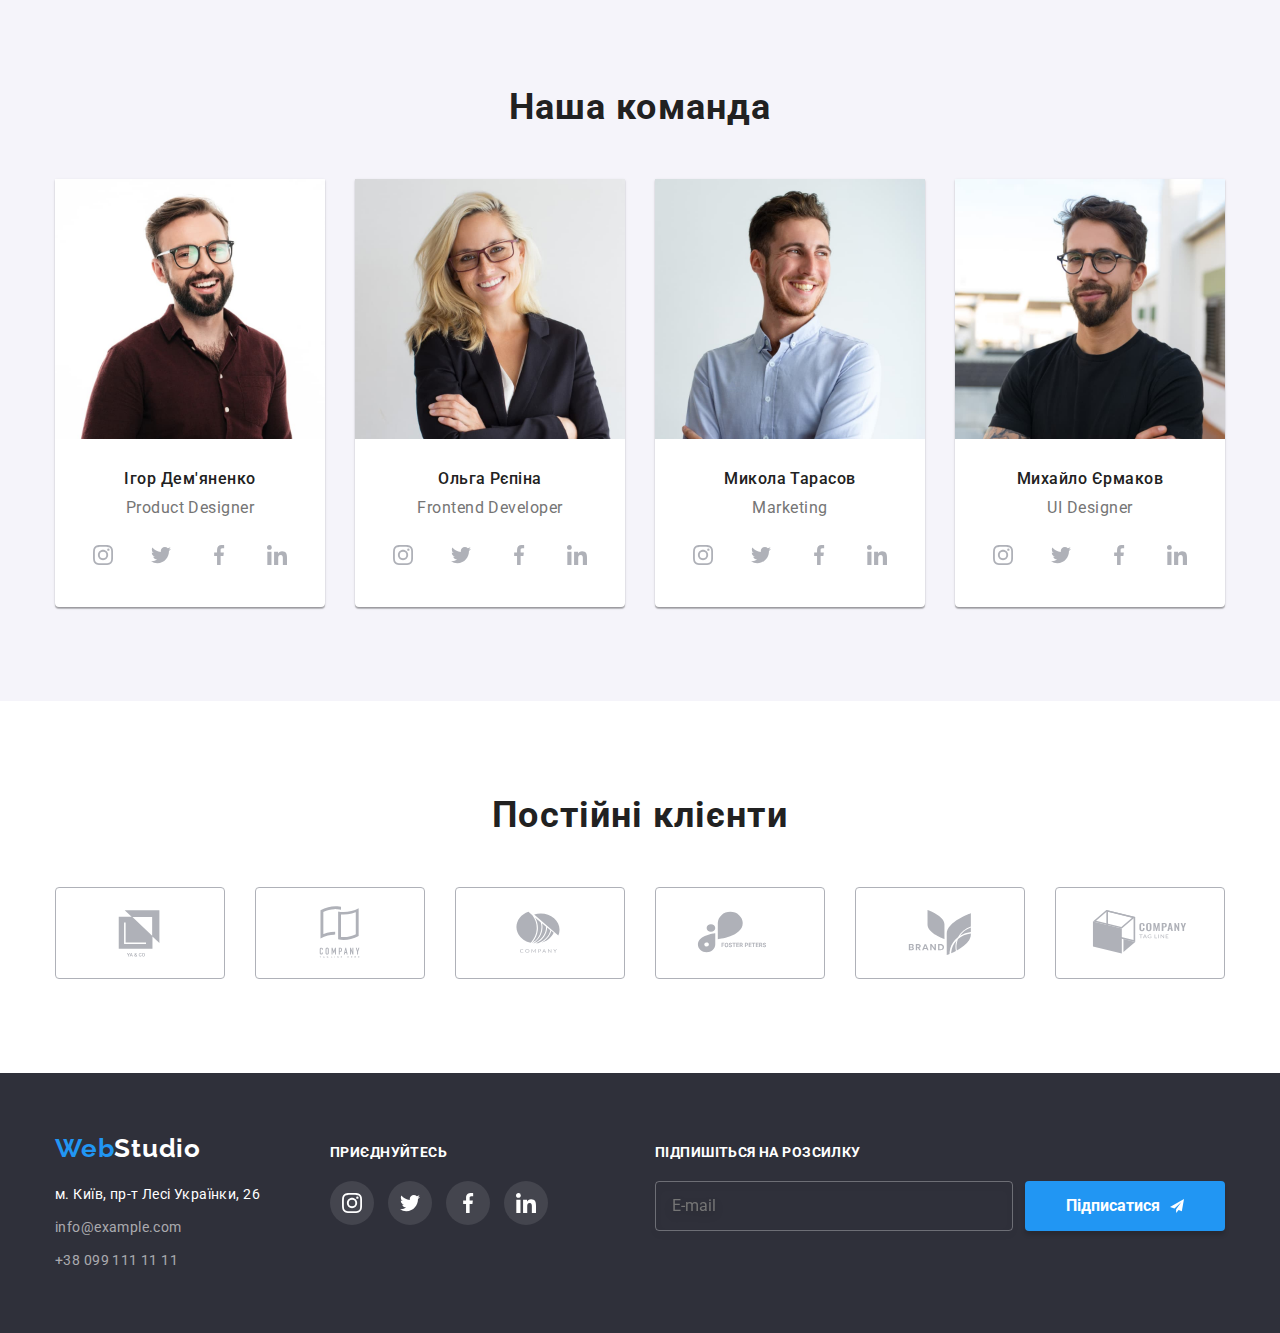
==== commit ddb567c9: "added is active class for current page link" ====
--- a/index.html
+++ b/index.html
@@ -19,7 +19,7 @@
                 <ul class="header-menu__list list">
                     <li class="header-menu__item">
                         <a 
-                            class="header-menu__link link" 
+                            class="header-menu__link link is-active" 
                             href="#null"
                         >
                             Студія
--- a/css/style.css
+++ b/css/style.css
@@ -132,16 +132,19 @@
 }
 
 .header-menu__link:hover::after,
-.header-menu__link:focus::after,
-.header-menu__link:focus-visible::after {
+.header-menu__link:focus::after {
     transform: scaleY(1);
 }
 
+.header-menu__link.is-active,
+.header-menu__link.is-active::after {
+    color: var(--color-blue);
+    transform: scaleY(1);
+}
+
 .header-menu__link:hover,
-.header-menu__link:focus,
-.header-menu__link:focus-visible { 
+.header-menu__link:focus { 
     color: var(--color-blue);
-    outline: none;
 }
 
 .header-contact {
@@ -183,7 +186,6 @@
 .header-contact__link:focus,
 .header-contact__link:focus-visible { 
     color: var(--color-blue);
-    outline: none; 
 }
 
 .header-contact__link:hover .header-contact__icon,
@@ -240,11 +242,10 @@
 }
 
 .tabs-item__button:hover,
-.tabs-item__button:focus-visible {
+.tabs-item__button:focus {
     color: var(--color-white);
     background-color: var(--color-blue);
     box-shadow: 0px 3px 1px rgba(0, 0, 0, 0.1), 0px 1px 2px rgba(0, 0, 0, 0.08), 0px 2px 2px rgba(0, 0, 0, 0.12);
-    outline: none;
 }
 
 .features {padding-top: 94px;}
@@ -423,15 +424,12 @@
 }
 
 .list-team .social-link:hover,
-.list-team .social-link:focus,
-.list-team .social-link:focus-visible {
+.list-team .social-link:focus {
     background-color: var(--color-blue);
-    outline-style: none;
 }
 
 .list-team .social-link:hover .social-icon,
-.list-team .social-link:focus .social-icon,
-.list-team .social-link:focus-visible .social-icon {
+.list-team .social-link:focus .social-icon {
     fill: var(--color-white);
 }
 
@@ -533,11 +531,9 @@
 }
 
  .clients-link:hover,
- .clients-link:focus,
- .clients-link:focus-visible {
+ .clients-link:focus {
     border: 1px solid var(--color-blue);
     fill: var(--color-blue);
-    outline-style: none;
 }
 
 /* Styles for the footer element */
@@ -579,10 +575,8 @@
 }
 
 .footer-item .social-link:hover,
-.footer-item .social-link:focus,
-.footer-item .social-link:focus-visible {
+.footer-item .social-link:focus {
     background-color: var(--color-blue);
-    outline-style: none;
 }
 
 .address {
@@ -744,7 +738,6 @@
 .register-label:focus-within .register-comment {
     border: 1px solid var(--color-blue);
     border-radius: 4px;
-    outline-style: none;
 }
 
 .register-label:focus-within .register-icon {
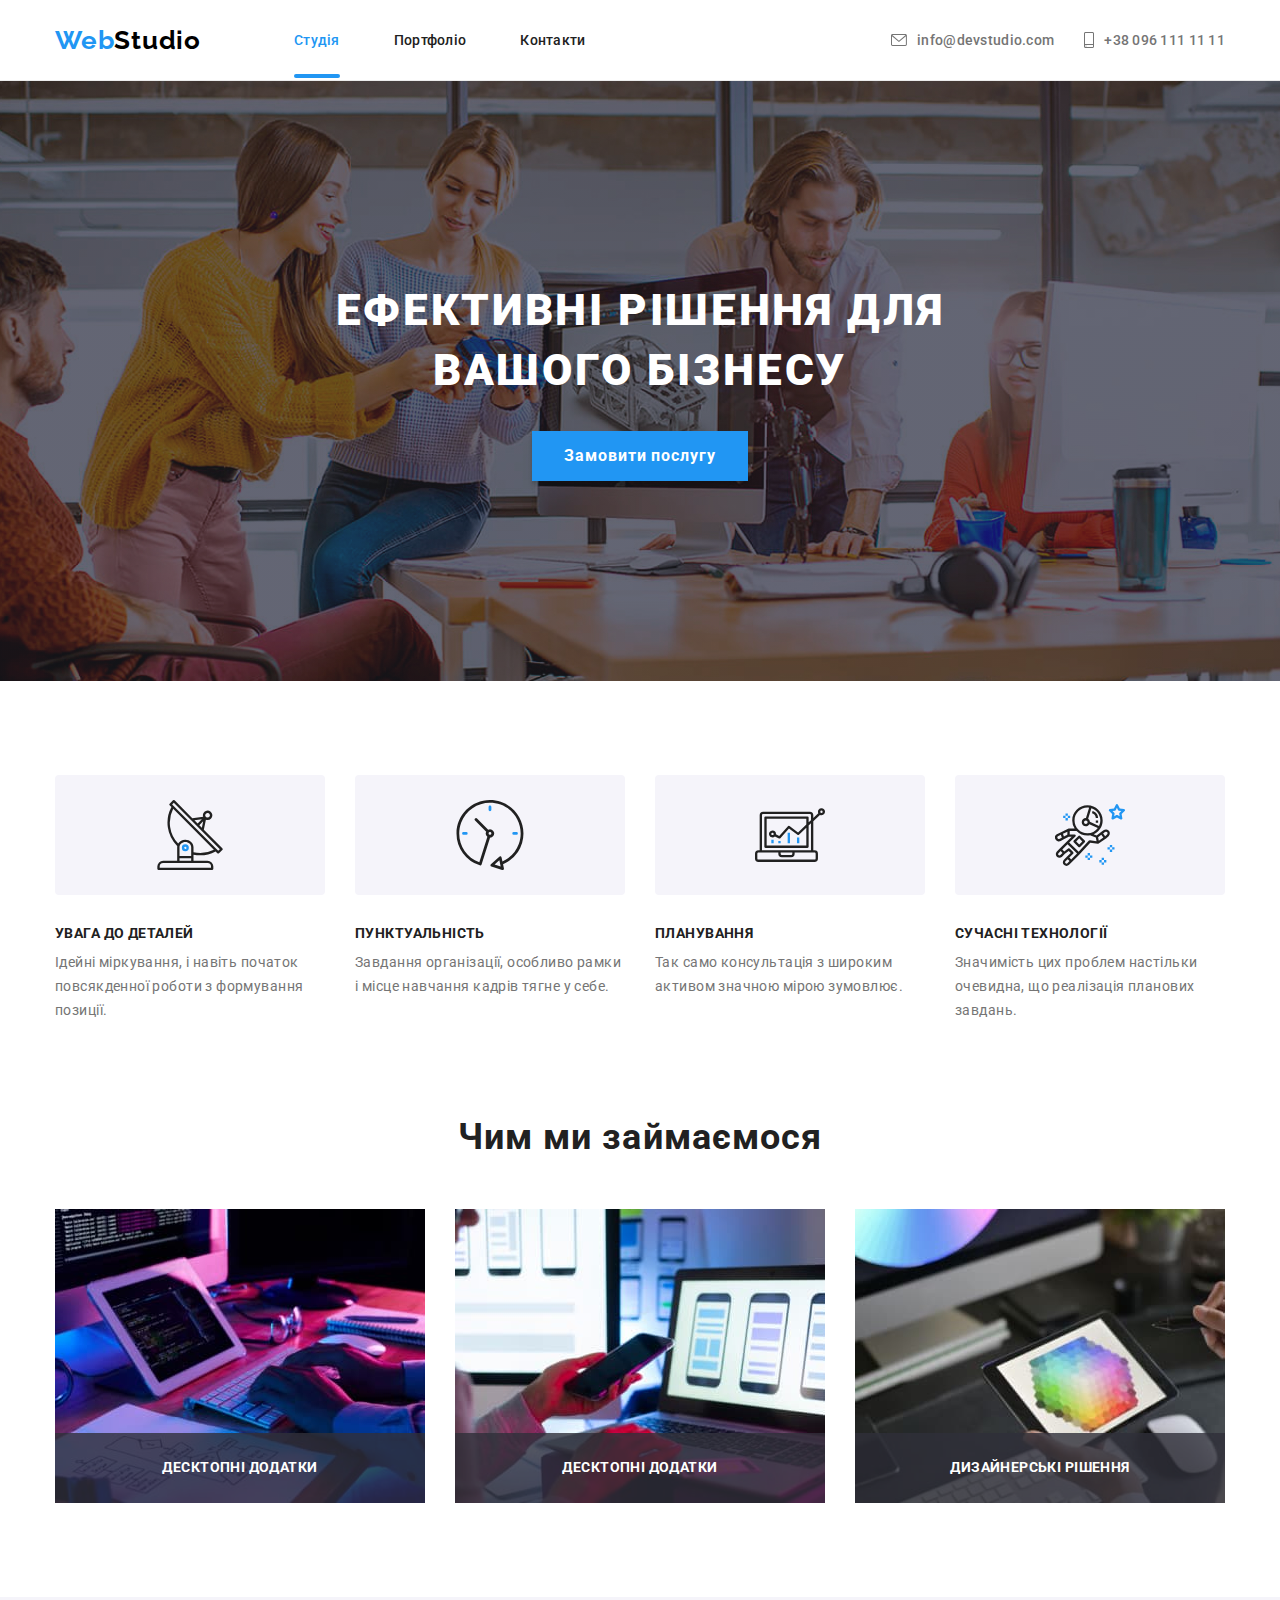
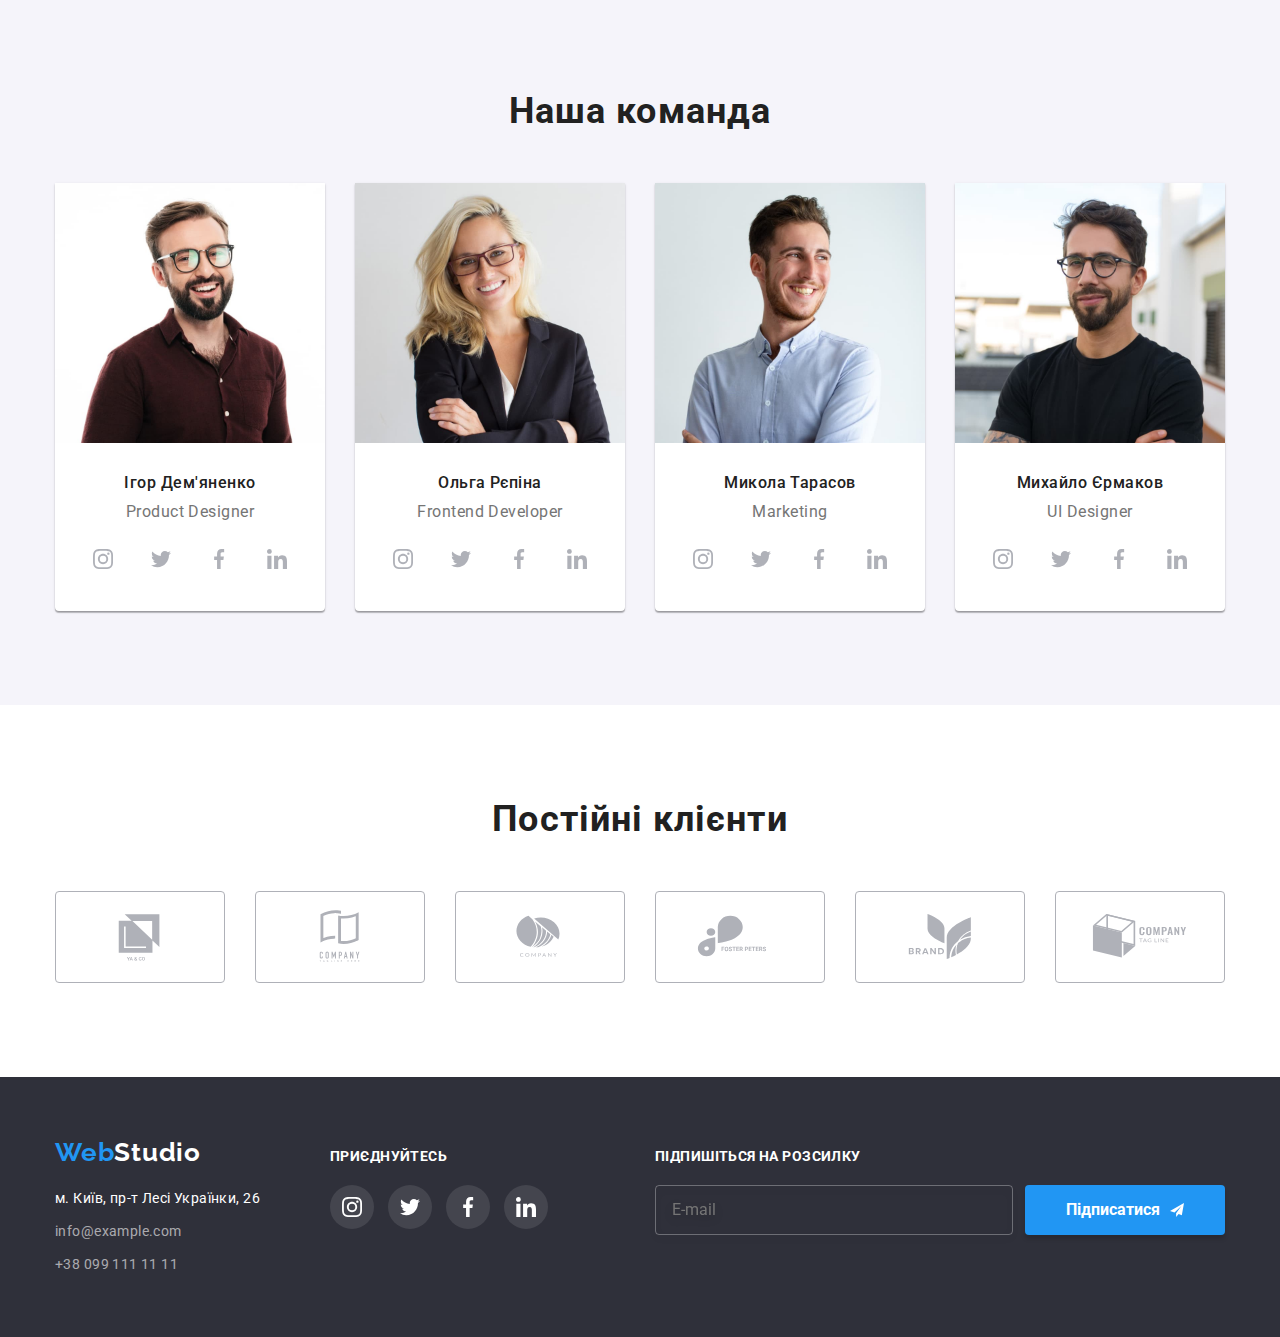
==== commit cd2a60c0: "Correction of homework according to the mentor's instructions" ====
--- a/index.html
+++ b/index.html
@@ -14,7 +14,12 @@
 <body>
     <header class="header">
         <div class="container">
-            <a class="logo link" href="./"><span>Web</span>Studio</a>
+            <a 
+                class="logo link" 
+                href="./"
+            >
+                <span class="logo__text--blue">Web</span>Studio
+            </a>
             <nav class="header-menu">
                 <ul class="header-menu__list list">
                     <li class="header-menu__item">
@@ -85,7 +90,7 @@
                 <button class="order-service" type="button" data-modal-open>Замовити послугу</button>
             </div>
         </section>
-        <section class="features">
+        <section class="features section">
             <div class="container">
                 <h2 class="visually-hidden">особливості</h2>
                 <ul class="about-us__list list">
@@ -148,10 +153,10 @@
                 </ul>
             </div>
         </section>
-        <section class="section">
+        <section class="service">
             <div class="container">
                 <h2 class="title-section">Чим ми займаємося</h2>
-                <ul class="list-item-flex services list">
+                <ul class="list-item-flex list">
                     <li class="services-item">
                         <img 
                             class="thumbnail"
@@ -483,7 +488,7 @@
                         class="logo link" 
                         href="./"
                     >
-                        <span>Web</span>Studio
+                        <span class="logo__text--blue">Web</span>Studio
                     </a>
                     <address class="address">
                         <p class="address-description">м. Київ, пр-т Лесі Українки, 26</p>
--- a/css/style.css
+++ b/css/style.css
@@ -86,7 +86,11 @@
     color: var(--color-black);
 }
 
-.logo span { color: var(--color-blue); }
+.logo__text--blue { color: var(--color-blue); }
+
+.header .logo {
+    padding: 24px 0;
+}
 
 /* Styles for the header element */
 
@@ -173,6 +177,7 @@
 .header-contact__link {
     display: inline-flex;
     align-items: center;
+    padding: 32px 0;
     font-weight: 500;
     font-size: 14px;
     line-height: 0.875;
@@ -215,22 +220,16 @@
 }
 
 .tabs {
+    display: flex;
+    justify-content: center;
     margin-bottom: 50px;
+    gap: 8px;
     text-align: center;
 }
 
-.tabs-item {
-    display: inline-block;
-    margin-left: 8px;
-}
-
-.tabs-item:first-of-type {
-    margin-left: 0;
-}
 
 .tabs-item__button {
     padding: 6px 22px;
-    font-family: 'Roboto';
     font-weight: 500;
     font-size: 16px;
     line-height: 1.625;
@@ -248,7 +247,7 @@
     box-shadow: 0px 3px 1px rgba(0, 0, 0, 0.1), 0px 1px 2px rgba(0, 0, 0, 0.08), 0px 2px 2px rgba(0, 0, 0, 0.12);
 }
 
-.features {padding-top: 94px;}
+.service {padding-bottom: 94px;}
 
 /* Styles for the banner section element */
 
@@ -601,6 +600,11 @@
     color: rgba(255, 255, 255, 0.6);
 }
 
+.address-list__link:hover,
+.address-list__link:focus {
+    color: var(--color-blue);
+}
+
 .subscribe { margin-left: auto; }
 
 .subscribe-form {
@@ -646,6 +650,12 @@
     background: var(--color-blue);
     box-shadow: 0px 4px 4px rgba(0, 0, 0, 0.15);
     border-radius: 4px;
+    transition: background-color ease-in-out 250ms;
+}
+
+.subscribe-submit:hover,
+.subscribe-submit:focus {
+    background-color: var(--persian-blue);
 }
 
 .subscribe-icon {
@@ -857,4 +867,10 @@
     background-color: var(--color-blue);
     box-shadow: 0px 4px 4px rgba(0, 0, 0, 0.15);
     border-radius: 4px;
-}
+    transition: background-color ease-in-out 250ms;
+}
+
+.register-submit:hover,
+.register-submit:focus {
+    background-color: var(--persian-blue);
+}
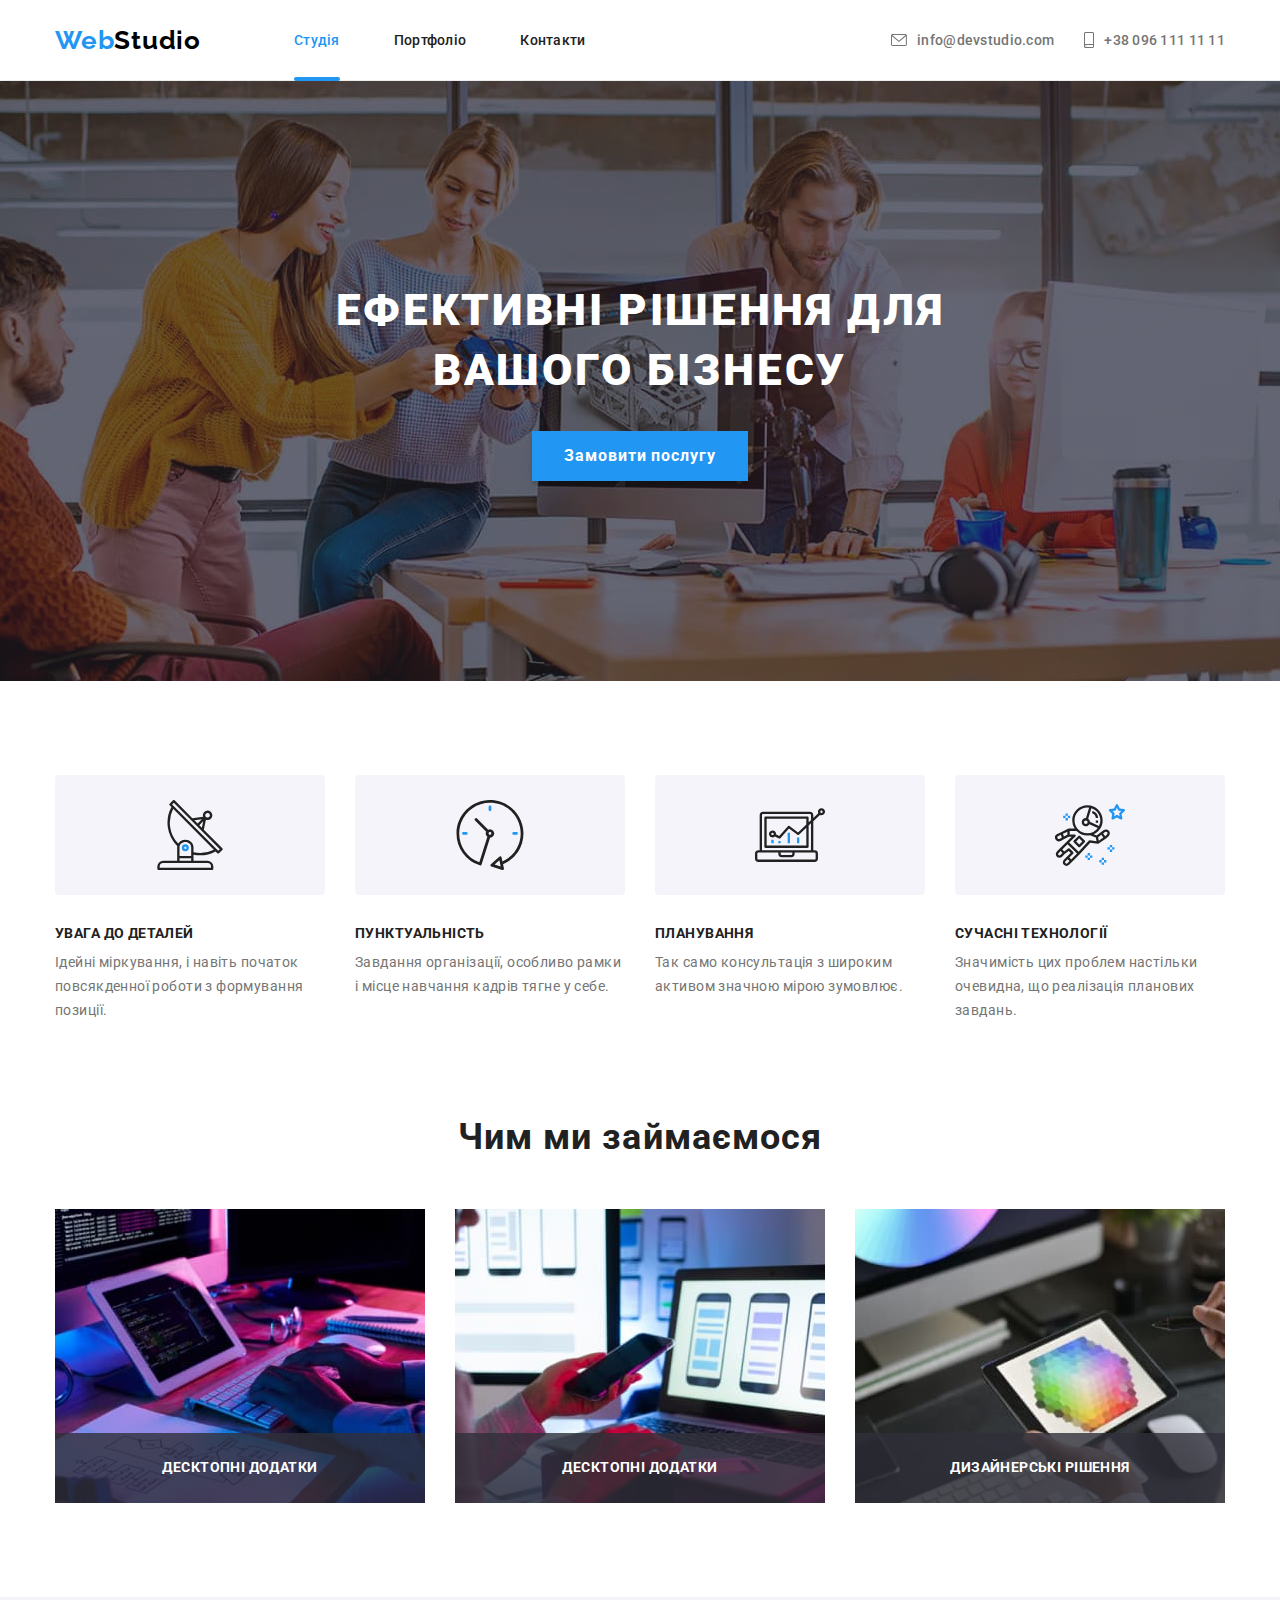
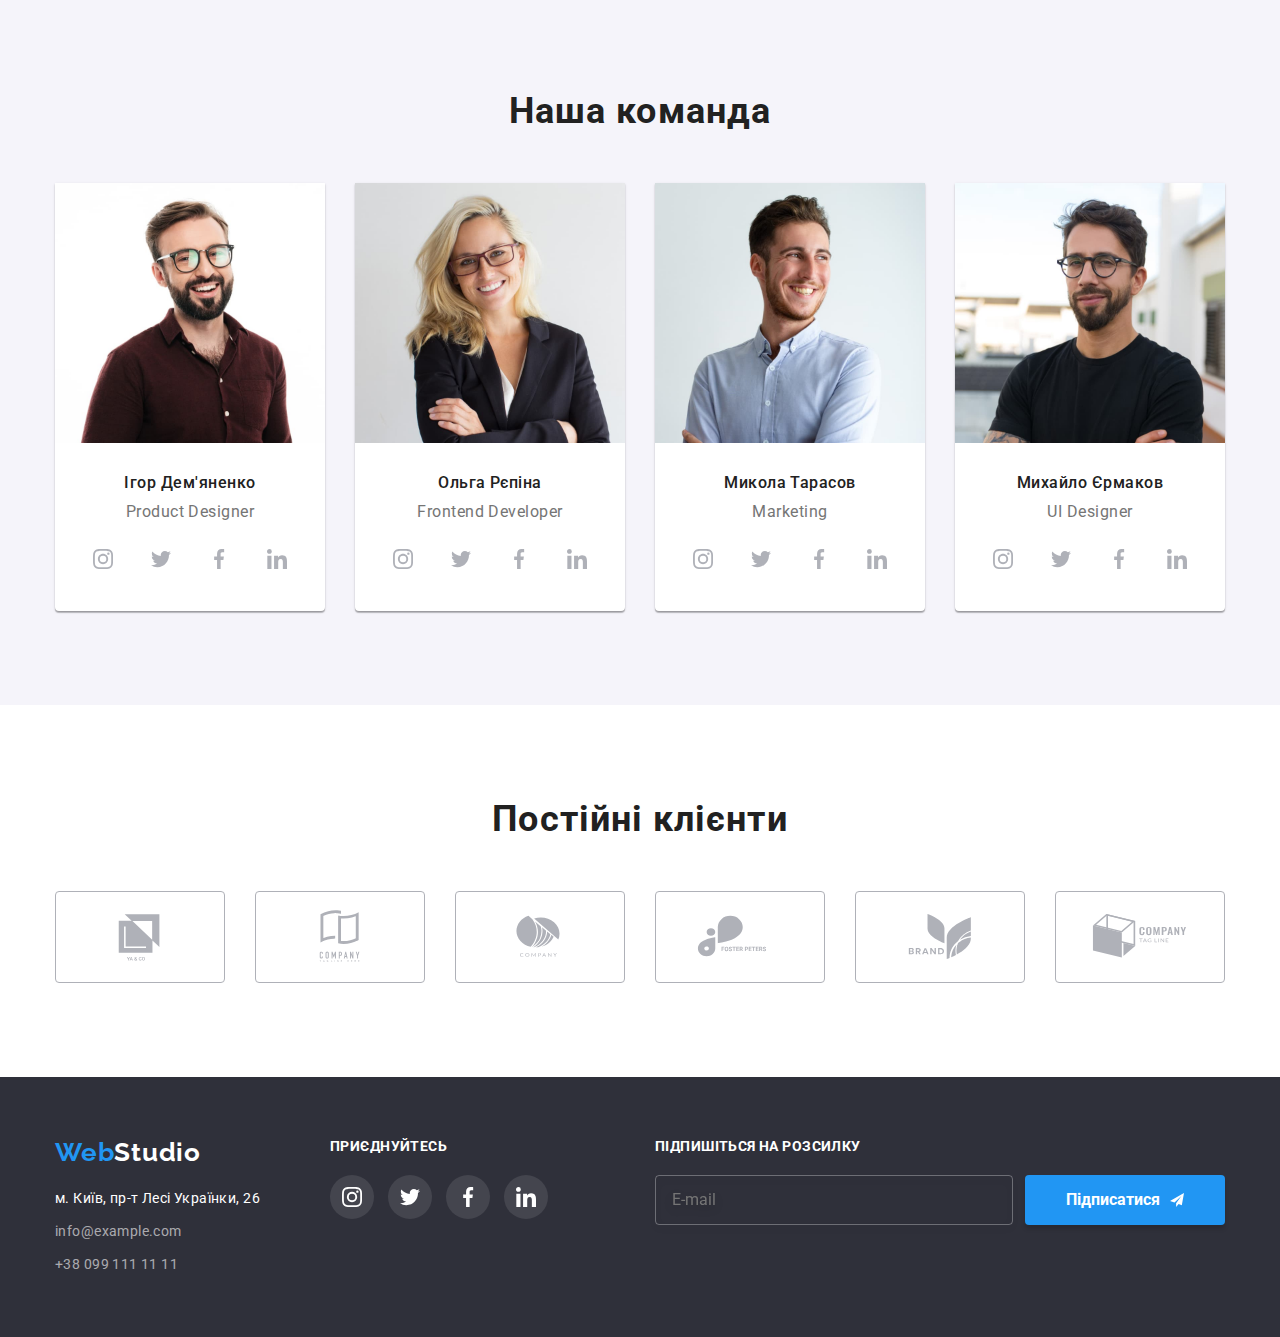
==== commit 49cf03cf: "Correction of homework according to the mentor's instructions" ====
--- a/index.html
+++ b/index.html
@@ -59,7 +59,7 @@
                             width="16" 
                             height="12"
                         >
-                            <use href="./images/social-sprite.svg#icon-mail"></use>
+                            <use href="./images/icon-sprite.svg#icon-mail"></use>
                         </svg>
                         info@devstudio.com
                     </a>
@@ -75,7 +75,7 @@
                             height="16" 
                             viewBox="0 0 10 16" fill="currentColor"
                         >
-                            <use href="./images/social-sprite.svg#icon-smartphone"></use>
+                            <use href="./images/icon-sprite.svg#icon-smartphone"></use>
                         </svg>
                         +38 096 111 11 11
                     </a>
@@ -101,7 +101,7 @@
                                 width="70" 
                                 height="70"
                             >
-                                <use href="./images/sprite-icon.svg#icon-antenna"></use>
+                                <use href="./images/icon-sprite.svg#icon-antenna"></use>
                             </svg>
                         </div>
                         <h3 class="about-us__title">УВАГА ДО ДЕТАЛЕЙ</h3>
@@ -112,7 +112,7 @@
                     <li class="about-us__item">
                         <div class="about-us__item-box">
                             <svg class="social-icon" width="70" height="70">
-                                <use href="./images/sprite-icon.svg#icon-clock"></use>
+                                <use href="./images/icon-sprite.svg#icon-clock"></use>
                             </svg>
                         </div>
                         <h3 class="about-us__title">ПУНКТУАЛЬНІСТЬ</h3>
@@ -127,7 +127,7 @@
                                 width="70" 
                                 height="70"
                             >
-                                <use href="./images/sprite-icon.svg#icon-diagram"></use>
+                                <use href="./images/icon-sprite.svg#icon-diagram"></use>
                             </svg>
                         </div>
                         <h3 class="about-us__title">ПЛАНУВАННЯ</h3>
@@ -142,7 +142,7 @@
                                 width="70" 
                                 height="70"
                             >
-                                <use href="./images/sprite-icon.svg#icon-astronaut"></use>
+                                <use href="./images/icon-sprite.svg#icon-astronaut"></use>
                             </svg>
                         </div>
                         <h3 class="about-us__title">СУЧАСНІ ТЕХНОЛОГІЇ</h3>
@@ -156,8 +156,8 @@
         <section class="service">
             <div class="container">
                 <h2 class="title-section">Чим ми займаємося</h2>
-                <ul class="list-item-flex list">
-                    <li class="services-item">
+                <ul class="list-item-flex service-list list">
+                    <li class="service-list__item">
                         <img 
                             class="thumbnail"
                             src="./images/web-site.jpg" 
@@ -167,7 +167,7 @@
                         />
                         <h3 class="services-title">Десктопні додатки</h3>
                     </li>
-                    <li class="services-item">
+                    <li class="service-list__item">
                         <img 
                             class="thumbnail"
                             src="./images/mobile-apps.jpg"  
@@ -177,7 +177,7 @@
                         />
                         <h3 class="services-title">Десктопні додатки</h3>
                     </li>
-                    <li class="services-item">
+                    <li class="service-list__item">
                         <img 
                             class="thumbnail"
                             src="./images/design.jpg" 
@@ -214,7 +214,7 @@
                                 <li class="social-item">
                                     <a class="social-link" href="#null">
                                         <svg class="social-icon" width="20" height="20">
-                                            <use href="./images/social-sprite.svg#icon-instagram"></use>
+                                            <use href="./images/icon-sprite.svg#icon-instagram"></use>
                                         </svg>
                                     </a>
                                     
@@ -222,21 +222,21 @@
                                 <li class="social-item">
                                     <a class="social-link" href="#null">
                                         <svg class="social-icon" width="20" height="20">
-                                            <use href="./images/social-sprite.svg#icon-twitter"></use>
-                                        </svg>
-                                    </a>
-                                </li>
-                                <li class="social-item">
-                                    <a class="social-link" href="#null">
-                                        <svg class="social-icon" width="20" height="20">
-                                            <use href="./images/social-sprite.svg#icon-facebook"></use>
-                                        </svg>
-                                    </a>
-                                </li>
-                                <li class="social-item">
-                                    <a class="social-link" href="#null">
-                                        <svg class="social-icon" width="20" height="20">
-                                            <use href="./images/social-sprite.svg#icon-linkedin"></use>
+                                            <use href="./images/icon-sprite.svg#icon-twitter"></use>
+                                        </svg>
+                                    </a>
+                                </li>
+                                <li class="social-item">
+                                    <a class="social-link" href="#null">
+                                        <svg class="social-icon" width="20" height="20">
+                                            <use href="./images/icon-sprite.svg#icon-facebook"></use>
+                                        </svg>
+                                    </a>
+                                </li>
+                                <li class="social-item">
+                                    <a class="social-link" href="#null">
+                                        <svg class="social-icon" width="20" height="20">
+                                            <use href="./images/icon-sprite.svg#icon-linkedin"></use>
                                         </svg>
                                     </a>
                                 </li>
@@ -263,7 +263,7 @@
                                 <li class="social-item">
                                     <a class="social-link" href="#null">
                                         <svg class="social-icon" width="20" height="20">
-                                            <use href="./images/social-sprite.svg#icon-instagram"></use>
+                                            <use href="./images/icon-sprite.svg#icon-instagram"></use>
                                         </svg>
                                     </a>
                                     
@@ -271,21 +271,21 @@
                                 <li class="social-item">
                                     <a class="social-link" href="#null">
                                         <svg class="social-icon" width="20" height="20">
-                                            <use href="./images/social-sprite.svg#icon-twitter"></use>
-                                        </svg>
-                                    </a>
-                                </li>
-                                <li class="social-item">
-                                    <a class="social-link" href="#null">
-                                        <svg class="social-icon" width="20" height="20">
-                                            <use href="./images/social-sprite.svg#icon-facebook"></use>
-                                        </svg>
-                                    </a>
-                                </li>
-                                <li class="social-item">
-                                    <a class="social-link" href="#null">
-                                        <svg class="social-icon" width="20" height="20">
-                                            <use href="./images/social-sprite.svg#icon-linkedin"></use>
+                                            <use href="./images/icon-sprite.svg#icon-twitter"></use>
+                                        </svg>
+                                    </a>
+                                </li>
+                                <li class="social-item">
+                                    <a class="social-link" href="#null">
+                                        <svg class="social-icon" width="20" height="20">
+                                            <use href="./images/icon-sprite.svg#icon-facebook"></use>
+                                        </svg>
+                                    </a>
+                                </li>
+                                <li class="social-item">
+                                    <a class="social-link" href="#null">
+                                        <svg class="social-icon" width="20" height="20">
+                                            <use href="./images/icon-sprite.svg#icon-linkedin"></use>
                                         </svg>
                                     </a>
                                 </li>
@@ -312,7 +312,7 @@
                                 <li class="social-item">
                                     <a class="social-link" href="#null">
                                         <svg class="social-icon" width="20" height="20">
-                                            <use href="./images/social-sprite.svg#icon-instagram"></use>
+                                            <use href="./images/icon-sprite.svg#icon-instagram"></use>
                                         </svg>
                                     </a>
                                     
@@ -320,21 +320,21 @@
                                 <li class="social-item">
                                     <a class="social-link" href="#null">
                                         <svg class="social-icon" width="20" height="20">
-                                            <use href="./images/social-sprite.svg#icon-twitter"></use>
-                                        </svg>
-                                    </a>
-                                </li>
-                                <li class="social-item">
-                                    <a class="social-link" href="#null">
-                                        <svg class="social-icon" width="20" height="20">
-                                            <use href="./images/social-sprite.svg#icon-facebook"></use>
-                                        </svg>
-                                    </a>
-                                </li>
-                                <li class="social-item">
-                                    <a class="social-link" href="#null">
-                                        <svg class="social-icon" width="20" height="20">
-                                            <use href="./images/social-sprite.svg#icon-linkedin"></use>
+                                            <use href="./images/icon-sprite.svg#icon-twitter"></use>
+                                        </svg>
+                                    </a>
+                                </li>
+                                <li class="social-item">
+                                    <a class="social-link" href="#null">
+                                        <svg class="social-icon" width="20" height="20">
+                                            <use href="./images/icon-sprite.svg#icon-facebook"></use>
+                                        </svg>
+                                    </a>
+                                </li>
+                                <li class="social-item">
+                                    <a class="social-link" href="#null">
+                                        <svg class="social-icon" width="20" height="20">
+                                            <use href="./images/icon-sprite.svg#icon-linkedin"></use>
                                         </svg>
                                     </a>
                                 </li>
@@ -356,7 +356,7 @@
                                 <li class="social-item">
                                     <a class="social-link" href="#null">
                                         <svg class="social-icon" width="20" height="20">
-                                            <use href="./images/social-sprite.svg#icon-instagram"></use>
+                                            <use href="./images/icon-sprite.svg#icon-instagram"></use>
                                         </svg>
                                     </a>
                                     
@@ -364,21 +364,21 @@
                                 <li class="social-item">
                                     <a class="social-link" href="#null">
                                         <svg class="social-icon" width="20" height="20">
-                                            <use href="./images/social-sprite.svg#icon-twitter"></use>
-                                        </svg>
-                                    </a>
-                                </li>
-                                <li class="social-item">
-                                    <a class="social-link" href="#null">
-                                        <svg class="social-icon" width="20" height="20">
-                                            <use href="./images/social-sprite.svg#icon-facebook"></use>
-                                        </svg>
-                                    </a>
-                                </li>
-                                <li class="social-item">
-                                    <a class="social-link" href="#null">
-                                        <svg class="social-icon" width="20" height="20">
-                                            <use href="./images/social-sprite.svg#icon-linkedin"></use>
+                                            <use href="./images/icon-sprite.svg#icon-twitter"></use>
+                                        </svg>
+                                    </a>
+                                </li>
+                                <li class="social-item">
+                                    <a class="social-link" href="#null">
+                                        <svg class="social-icon" width="20" height="20">
+                                            <use href="./images/icon-sprite.svg#icon-facebook"></use>
+                                        </svg>
+                                    </a>
+                                </li>
+                                <li class="social-item">
+                                    <a class="social-link" href="#null">
+                                        <svg class="social-icon" width="20" height="20">
+                                            <use href="./images/icon-sprite.svg#icon-linkedin"></use>
                                         </svg>
                                     </a>
                                 </li>
@@ -402,7 +402,7 @@
                                 width="106" 
                                 height="60"
                             >
-                                <use href="./images/logo-sprite.svg#icon-logo-1"></use>
+                                <use href="./images/icon-sprite.svg#icon-logo-1"></use>
                             </svg>  
                         </a>
                     </li>
@@ -416,7 +416,7 @@
                                 width="106"
                                 height="60"
                             >
-                                <use href="./images/logo-sprite.svg#icon-logo-2"></use>
+                                <use href="./images/icon-sprite.svg#icon-logo-2"></use>
                             </svg>  
                         </a>
                     </li>
@@ -430,7 +430,7 @@
                                 width="106" 
                                 height="60"
                             >
-                                <use href="./images/logo-sprite.svg#icon-logo-3"></use>
+                                <use href="./images/icon-sprite.svg#icon-logo-3"></use>
                             </svg>  
                         </a>
                     </li>
@@ -444,7 +444,7 @@
                                 width="106" 
                                 height="60"
                             >
-                                <use href="./images/logo-sprite.svg#icon-logo-4"></use>
+                                <use href="./images/icon-sprite.svg#icon-logo-4"></use>
                             </svg>
                         </a>
                     </li>
@@ -458,7 +458,7 @@
                                 width="106" 
                                 height="60"
                             >
-                                <use href="./images/logo-sprite.svg#icon-logo-5"></use>
+                                <use href="./images/icon-sprite.svg#icon-logo-5"></use>
                             </svg> 
                         </a>
                     </li>
@@ -472,7 +472,7 @@
                                 width="106" 
                                 height="60"
                             >
-                                <use href="./images/logo-sprite.svg#icon-logo-6"></use>
+                                <use href="./images/icon-sprite.svg#icon-logo-6"></use>
                             </svg> 
                         </a>
                     </li>
@@ -513,7 +513,7 @@
                     </address>
                 </div>
                 <div class="footer-item">
-                    <h3 class="footer-title">приєднуйтесь</h3>
+                    <strong class="footer-title">приєднуйтесь</strong>
                     <ul class="social-list list">
                         <li class="social-item">
                             <a 
@@ -525,7 +525,7 @@
                                     width="20" 
                                     height="20"
                                 >
-                                    <use href="./images/social-sprite.svg#icon-instagram"></use>
+                                    <use href="./images/icon-sprite.svg#icon-instagram"></use>
                                 </svg>
                             </a>
                         </li>
@@ -539,7 +539,7 @@
                                     width="20" 
                                     height="20"
                                 >
-                                    <use href="./images/social-sprite.svg#icon-twitter"></use>
+                                    <use href="./images/icon-sprite.svg#icon-twitter"></use>
                                 </svg>
                             </a>
                         </li>
@@ -553,7 +553,7 @@
                                     width="20" 
                                     height="20"
                                 >
-                                    <use href="./images/social-sprite.svg#icon-facebook"></use>
+                                    <use href="./images/icon-sprite.svg#icon-facebook"></use>
                                 </svg>
                             </a>
                         </li>
@@ -567,7 +567,7 @@
                                     width="20" 
                                     height="20"
                                 >
-                                    <use href="./images/social-sprite.svg#icon-linkedin"></use>
+                                    <use href="./images/icon-sprite.svg#icon-linkedin"></use>
                                 </svg>
                             </a>
                         </li>
@@ -575,7 +575,7 @@
                 </div>
             </div>
             <div class="subscribe">
-                <h3 class="subscribe-title">Підпишіться на розсилку</h3>
+                <strong class="subscribe-title">Підпишіться на розсилку</strong>
                 <form class="subscribe-form">
                     <label class="subscribe-label">
                         <input
@@ -590,7 +590,7 @@
                     <button class="subscribe-submit" type="submit">
                         Підписатися
                         <svg class="subscribe-icon" width="24" height="24">
-                            <use href="./images/social-sprite.svg#icon-send"></use>
+                            <use href="./images/icon-sprite.svg#icon-send"></use>
                         </svg> 
                     </button>
                 </form>
@@ -600,8 +600,8 @@
     <div class="modal is-hidden" data-modal>
         <div class="modal-content">
             <button class="modal-close" type="button" data-modal-close>
-                <svg class="modal-close-icon" width="11" height="11">
-                    <use href="./images/sprite-icon.svg#icon-close"></use>
+                <svg class="modal-close-icon" width="18" height="18">
+                    <use href="./images/icon-sprite.svg#icon-close"></use>
                 </svg>
             </button>
             <div class="register">
@@ -620,10 +620,10 @@
                         >
                         <svg 
                             class="register-icon" 
-                            width="12" 
-                            height="12"
-                        >
-                            <use href="./images/sprite-icon.svg#icon-person"></use>
+                            width="18" 
+                            height="18"
+                        >
+                            <use href="./images/icon-sprite.svg#icon-person"></use>
                         </svg>
                     </label>
                     <label class="register-label">
@@ -636,10 +636,10 @@
                         >
                         <svg 
                             class="register-icon" 
-                            width="13" 
-                            height="13"
-                        >
-                            <use href="./images/sprite-icon.svg#icon-phone"></use>
+                            width="18" 
+                            height="18"
+                        >
+                            <use href="./images/icon-sprite.svg#icon-phone"></use>
                         </svg>
                     </label>
                     <label class="register-label">
@@ -652,10 +652,10 @@
                         >
                         <svg 
                             class="register-icon" 
-                            width="15" 
-                            height="12"
-                        >
-                            <use href="./images/sprite-icon.svg#icon-email"></use>
+                            width="18" 
+                            height="18"
+                        >
+                            <use href="./images/icon-sprite.svg#icon-email"></use>
                         </svg>
                     </label>
                     <label class="register-label register-label-comment">
--- a/css/style.css
+++ b/css/style.css
@@ -125,7 +125,7 @@
 .header-menu__link::after {
     content: '';
     position: absolute;
-    bottom: 0;
+    top: calc(100% - 1px);
     left: 0;
     width: 100%;
     height: 4px;
@@ -341,14 +341,17 @@
     color: var(--color-silver);
 }
 
-.services-item { position: relative; }
+.service-list__item { position: relative; }
 
 .services-title {
     position: absolute;
     left: 0;
     bottom: 0;
     width: 100%;
-    padding: 27px 0;
+    height: 70px;
+    display: flex;
+    align-items: center;
+    justify-content: center;
     font-size: 14px;
     line-height: 1.14;
     text-align: center;
@@ -437,10 +440,6 @@
 .portfolio-item {
     flex-grow: 1;
     transition: box-shadow 250ms ease-in-out;
-}
-
-.portfolio-list__image {
-    display: block;
 }
 
  
@@ -497,9 +496,19 @@
     color: var(--color-white);
 }
 
-.portfolio-item:hover { box-shadow: 0px 1px 1px rgba(0, 0, 0, 0.12), 0px 4px 4px rgba(0, 0, 0, 0.06), 1px 4px 6px rgba(0, 0, 0, 0.16); }
-
-.portfolio-item:hover .portfolio-item__box-inner {
+.portfolio-link:hover,
+.portfolio-link:focus {
+    box-shadow: 0px 1px 1px rgba(0, 0, 0, 0.12), 0px 4px 4px rgba(0, 0, 0, 0.06), 1px 4px 6px rgba(0, 0, 0, 0.16); 
+    outline: transparent; 
+}
+
+.portfolio-link {
+    display: inline-block;
+    transition: box-shadow 250ms ease-in-out;
+}
+
+.portfolio-link:hover .portfolio-item__box-inner,
+.portfolio-link:focus .portfolio-item__box-inner {
     height: 100%;
     transform: translateY(0);
     visibility: visible;
@@ -526,6 +535,7 @@
     border-radius: 4px;
     border: 1px solid var(--color-solid-green);
     fill: var(--color-solid-green);
+    outline: transparent;
     transition: border 250ms ease-in-out, fill 250ms ease-in-out;
 }
 
@@ -552,9 +562,8 @@
 }
 
 .footer-title {
-    margin-top: 12px;
+    display: inline-block;
     margin-bottom: 20px;
-    font-weight: 700;
     font-size: 14px;
     line-height: 1.14;
     letter-spacing: 0.03em;
@@ -613,7 +622,7 @@
 }
 
 .subscribe-title {
-    margin-top: 12px;
+    display: inline-block;
     margin-bottom: 20px;
     font-size: 14px;
     line-height: 1.14;
@@ -671,17 +680,14 @@
     top: 0;
     width: 100%;
     height: 100%;
-    display: flex;
-    align-items: center;
-    justify-content: center;
     background-color: rgba(0, 0, 0, 0.2);
     transition: opacity 250ms ease-in-out, visibility 250ms ease-in-out;
     z-index: 100;
 }
 
-.modal.is-hidden .modal-content { transform: scale(0.7); }
-
-.modal:not(.is-hidden) .modal-content { transform: scale(1); }
+.modal.is-hidden .modal-content { transform: translate(-50%, -50%) scale(0.7); }
+
+.modal:not(.is-hidden) .modal-content { transform: translate(-50%, -50%) scale(1); }
 
 .modal.is-hidden {
     opacity: 0;
@@ -695,6 +701,9 @@
 }
 
 .modal-content {
+    position: absolute;
+    left: 50%;
+    top: 50%;
     width: 528px;
     background-color: var(--color-white);
     box-shadow: 0px 1px 3px rgba(0, 0, 0, 0.12), 0px 1px 1px rgba(0, 0, 0, 0.14), 0px 2px 1px rgba(0, 0, 0, 0.2);
@@ -741,7 +750,14 @@
     display: flex;
     flex-direction: column;
     margin-bottom: 28px;
-    
+}
+
+.register-input,
+.register-comment,
+.register-input,
+.register-comment,
+.subscribe-input {
+    outline: transparent;
 }
 
 .register-label:focus-within .register-input,
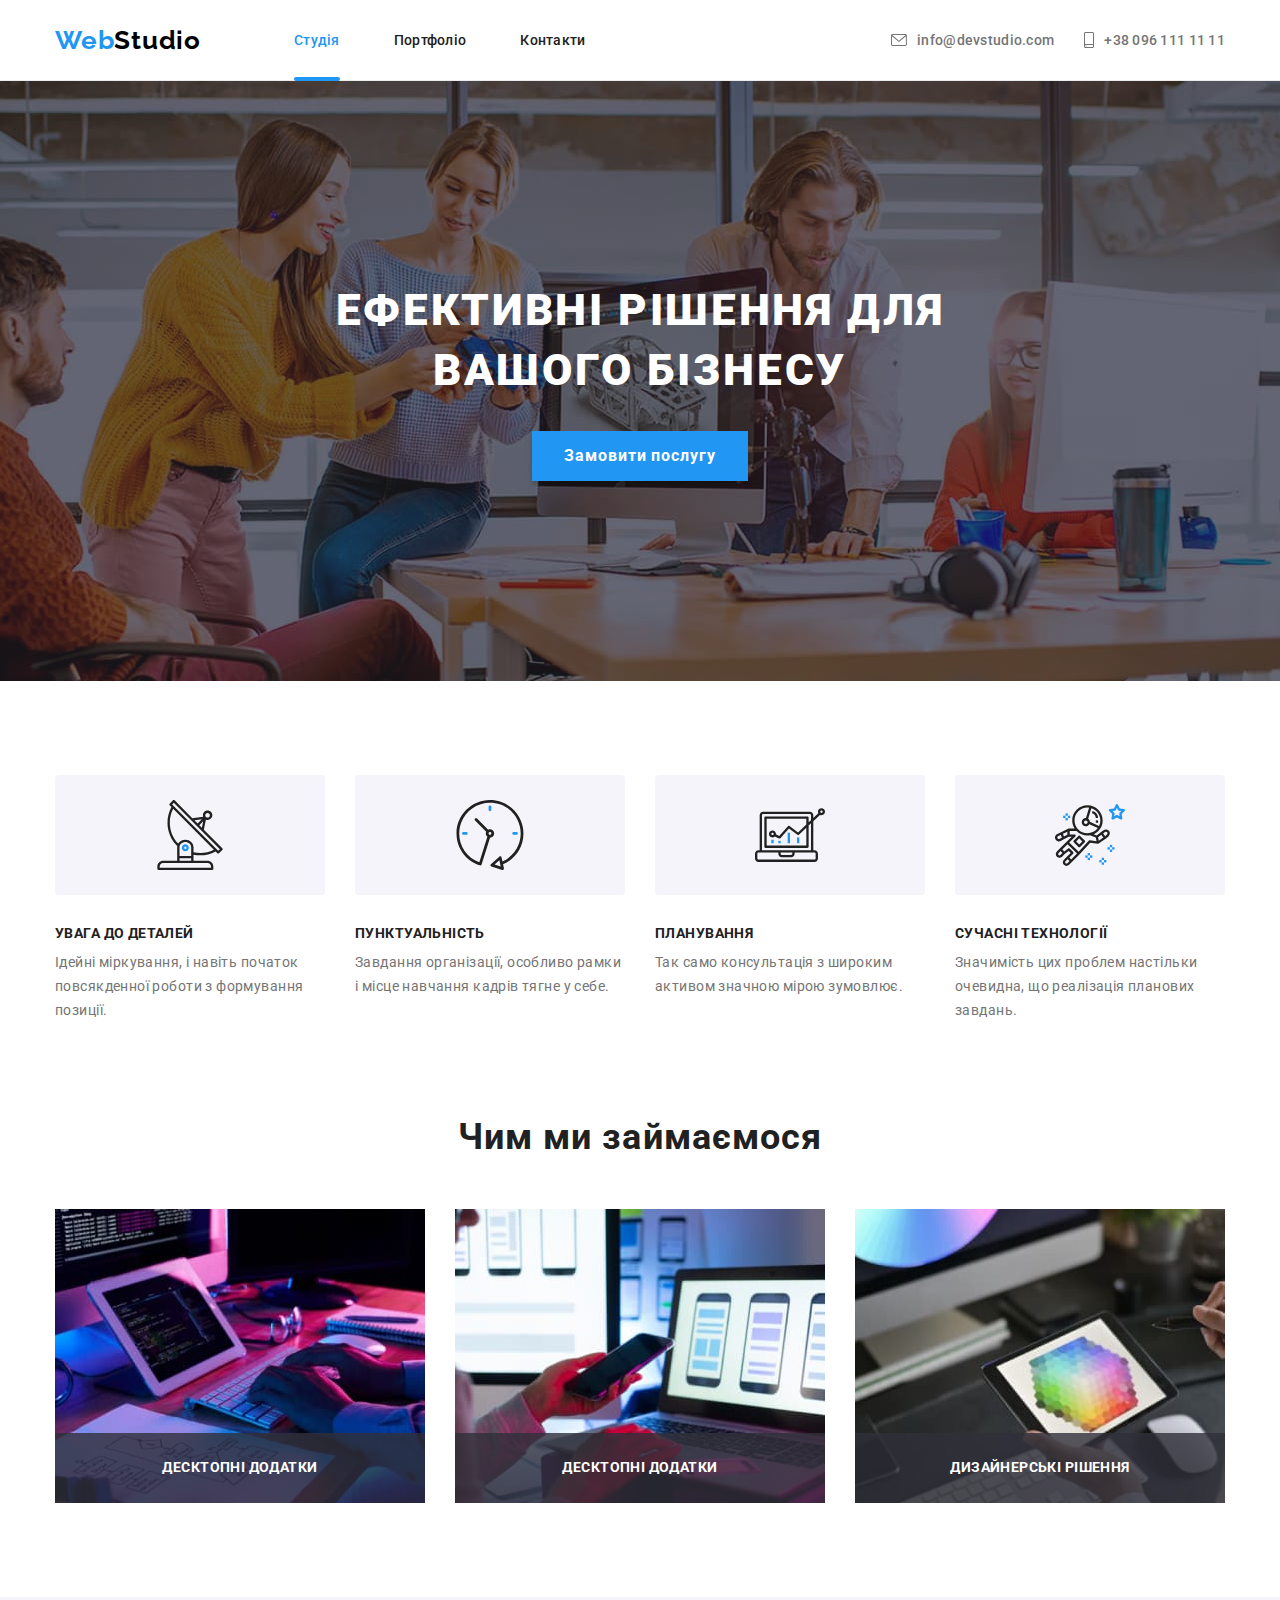
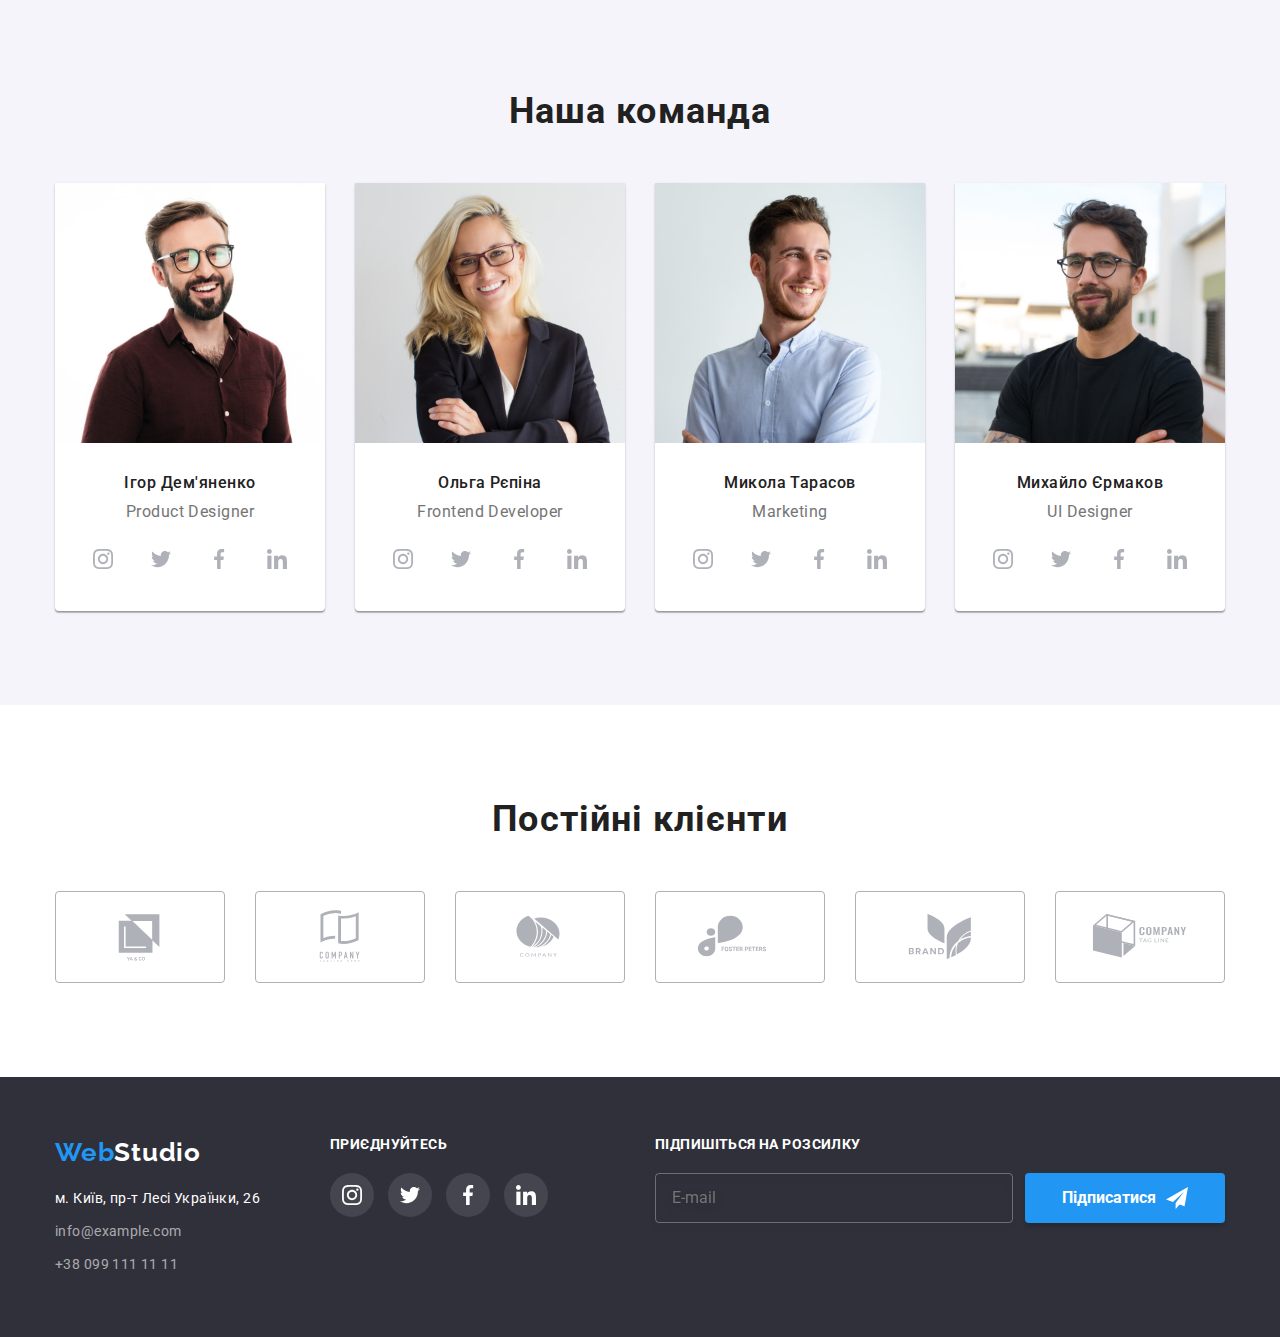
==== commit 99e0b710: "new vector sprite nad fix to the mentor's instructions" ====
--- a/index.html
+++ b/index.html
@@ -59,7 +59,7 @@
                             width="16" 
                             height="12"
                         >
-                            <use href="./images/icon-sprite.svg#icon-mail"></use>
+                            <use href="./images/sprite.svg#icon-mail"></use>
                         </svg>
                         info@devstudio.com
                     </a>
@@ -75,7 +75,7 @@
                             height="16" 
                             viewBox="0 0 10 16" fill="currentColor"
                         >
-                            <use href="./images/icon-sprite.svg#icon-smartphone"></use>
+                            <use href="./images/sprite.svg#icon-smartphone"></use>
                         </svg>
                         +38 096 111 11 11
                     </a>
@@ -101,7 +101,7 @@
                                 width="70" 
                                 height="70"
                             >
-                                <use href="./images/icon-sprite.svg#icon-antenna"></use>
+                                <use href="./images/sprite.svg#icon-antenna"></use>
                             </svg>
                         </div>
                         <h3 class="about-us__title">УВАГА ДО ДЕТАЛЕЙ</h3>
@@ -112,7 +112,7 @@
                     <li class="about-us__item">
                         <div class="about-us__item-box">
                             <svg class="social-icon" width="70" height="70">
-                                <use href="./images/icon-sprite.svg#icon-clock"></use>
+                                <use href="./images/sprite.svg#icon-clock"></use>
                             </svg>
                         </div>
                         <h3 class="about-us__title">ПУНКТУАЛЬНІСТЬ</h3>
@@ -127,7 +127,7 @@
                                 width="70" 
                                 height="70"
                             >
-                                <use href="./images/icon-sprite.svg#icon-diagram"></use>
+                                <use href="./images/sprite.svg#icon-diagram"></use>
                             </svg>
                         </div>
                         <h3 class="about-us__title">ПЛАНУВАННЯ</h3>
@@ -142,7 +142,7 @@
                                 width="70" 
                                 height="70"
                             >
-                                <use href="./images/icon-sprite.svg#icon-astronaut"></use>
+                                <use href="./images/sprite.svg#icon-astronaut"></use>
                             </svg>
                         </div>
                         <h3 class="about-us__title">СУЧАСНІ ТЕХНОЛОГІЇ</h3>
@@ -214,7 +214,7 @@
                                 <li class="social-item">
                                     <a class="social-link" href="#null">
                                         <svg class="social-icon" width="20" height="20">
-                                            <use href="./images/icon-sprite.svg#icon-instagram"></use>
+                                            <use href="./images/sprite.svg#icon-instagram"></use>
                                         </svg>
                                     </a>
                                     
@@ -222,21 +222,21 @@
                                 <li class="social-item">
                                     <a class="social-link" href="#null">
                                         <svg class="social-icon" width="20" height="20">
-                                            <use href="./images/icon-sprite.svg#icon-twitter"></use>
-                                        </svg>
-                                    </a>
-                                </li>
-                                <li class="social-item">
-                                    <a class="social-link" href="#null">
-                                        <svg class="social-icon" width="20" height="20">
-                                            <use href="./images/icon-sprite.svg#icon-facebook"></use>
-                                        </svg>
-                                    </a>
-                                </li>
-                                <li class="social-item">
-                                    <a class="social-link" href="#null">
-                                        <svg class="social-icon" width="20" height="20">
-                                            <use href="./images/icon-sprite.svg#icon-linkedin"></use>
+                                            <use href="./images/sprite.svg#icon-twitter"></use>
+                                        </svg>
+                                    </a>
+                                </li>
+                                <li class="social-item">
+                                    <a class="social-link" href="#null">
+                                        <svg class="social-icon" width="20" height="20">
+                                            <use href="./images/sprite.svg#icon-facebook"></use>
+                                        </svg>
+                                    </a>
+                                </li>
+                                <li class="social-item">
+                                    <a class="social-link" href="#null">
+                                        <svg class="social-icon" width="20" height="20">
+                                            <use href="./images/sprite.svg#icon-linkedin"></use>
                                         </svg>
                                     </a>
                                 </li>
@@ -263,7 +263,7 @@
                                 <li class="social-item">
                                     <a class="social-link" href="#null">
                                         <svg class="social-icon" width="20" height="20">
-                                            <use href="./images/icon-sprite.svg#icon-instagram"></use>
+                                            <use href="./images/sprite.svg#icon-instagram"></use>
                                         </svg>
                                     </a>
                                     
@@ -271,21 +271,21 @@
                                 <li class="social-item">
                                     <a class="social-link" href="#null">
                                         <svg class="social-icon" width="20" height="20">
-                                            <use href="./images/icon-sprite.svg#icon-twitter"></use>
-                                        </svg>
-                                    </a>
-                                </li>
-                                <li class="social-item">
-                                    <a class="social-link" href="#null">
-                                        <svg class="social-icon" width="20" height="20">
-                                            <use href="./images/icon-sprite.svg#icon-facebook"></use>
-                                        </svg>
-                                    </a>
-                                </li>
-                                <li class="social-item">
-                                    <a class="social-link" href="#null">
-                                        <svg class="social-icon" width="20" height="20">
-                                            <use href="./images/icon-sprite.svg#icon-linkedin"></use>
+                                            <use href="./images/sprite.svg#icon-twitter"></use>
+                                        </svg>
+                                    </a>
+                                </li>
+                                <li class="social-item">
+                                    <a class="social-link" href="#null">
+                                        <svg class="social-icon" width="20" height="20">
+                                            <use href="./images/sprite.svg#icon-facebook"></use>
+                                        </svg>
+                                    </a>
+                                </li>
+                                <li class="social-item">
+                                    <a class="social-link" href="#null">
+                                        <svg class="social-icon" width="20" height="20">
+                                            <use href="./images/sprite.svg#icon-linkedin"></use>
                                         </svg>
                                     </a>
                                 </li>
@@ -312,7 +312,7 @@
                                 <li class="social-item">
                                     <a class="social-link" href="#null">
                                         <svg class="social-icon" width="20" height="20">
-                                            <use href="./images/icon-sprite.svg#icon-instagram"></use>
+                                            <use href="./images/sprite.svg#icon-instagram"></use>
                                         </svg>
                                     </a>
                                     
@@ -320,21 +320,21 @@
                                 <li class="social-item">
                                     <a class="social-link" href="#null">
                                         <svg class="social-icon" width="20" height="20">
-                                            <use href="./images/icon-sprite.svg#icon-twitter"></use>
-                                        </svg>
-                                    </a>
-                                </li>
-                                <li class="social-item">
-                                    <a class="social-link" href="#null">
-                                        <svg class="social-icon" width="20" height="20">
-                                            <use href="./images/icon-sprite.svg#icon-facebook"></use>
-                                        </svg>
-                                    </a>
-                                </li>
-                                <li class="social-item">
-                                    <a class="social-link" href="#null">
-                                        <svg class="social-icon" width="20" height="20">
-                                            <use href="./images/icon-sprite.svg#icon-linkedin"></use>
+                                            <use href="./images/sprite.svg#icon-twitter"></use>
+                                        </svg>
+                                    </a>
+                                </li>
+                                <li class="social-item">
+                                    <a class="social-link" href="#null">
+                                        <svg class="social-icon" width="20" height="20">
+                                            <use href="./images/sprite.svg#icon-facebook"></use>
+                                        </svg>
+                                    </a>
+                                </li>
+                                <li class="social-item">
+                                    <a class="social-link" href="#null">
+                                        <svg class="social-icon" width="20" height="20">
+                                            <use href="./images/sprite.svg#icon-linkedin"></use>
                                         </svg>
                                     </a>
                                 </li>
@@ -356,7 +356,7 @@
                                 <li class="social-item">
                                     <a class="social-link" href="#null">
                                         <svg class="social-icon" width="20" height="20">
-                                            <use href="./images/icon-sprite.svg#icon-instagram"></use>
+                                            <use href="./images/sprite.svg#icon-instagram"></use>
                                         </svg>
                                     </a>
                                     
@@ -364,21 +364,21 @@
                                 <li class="social-item">
                                     <a class="social-link" href="#null">
                                         <svg class="social-icon" width="20" height="20">
-                                            <use href="./images/icon-sprite.svg#icon-twitter"></use>
-                                        </svg>
-                                    </a>
-                                </li>
-                                <li class="social-item">
-                                    <a class="social-link" href="#null">
-                                        <svg class="social-icon" width="20" height="20">
-                                            <use href="./images/icon-sprite.svg#icon-facebook"></use>
-                                        </svg>
-                                    </a>
-                                </li>
-                                <li class="social-item">
-                                    <a class="social-link" href="#null">
-                                        <svg class="social-icon" width="20" height="20">
-                                            <use href="./images/icon-sprite.svg#icon-linkedin"></use>
+                                            <use href="./images/sprite.svg#icon-twitter"></use>
+                                        </svg>
+                                    </a>
+                                </li>
+                                <li class="social-item">
+                                    <a class="social-link" href="#null">
+                                        <svg class="social-icon" width="20" height="20">
+                                            <use href="./images/sprite.svg#icon-facebook"></use>
+                                        </svg>
+                                    </a>
+                                </li>
+                                <li class="social-item">
+                                    <a class="social-link" href="#null">
+                                        <svg class="social-icon" width="20" height="20">
+                                            <use href="./images/sprite.svg#icon-linkedin"></use>
                                         </svg>
                                     </a>
                                 </li>
@@ -402,7 +402,7 @@
                                 width="106" 
                                 height="60"
                             >
-                                <use href="./images/icon-sprite.svg#icon-logo-1"></use>
+                                <use href="./images/sprite.svg#icon-logo"></use>
                             </svg>  
                         </a>
                     </li>
@@ -416,7 +416,7 @@
                                 width="106"
                                 height="60"
                             >
-                                <use href="./images/icon-sprite.svg#icon-logo-2"></use>
+                                <use href="./images/sprite.svg#icon-logo-1"></use>
                             </svg>  
                         </a>
                     </li>
@@ -430,7 +430,7 @@
                                 width="106" 
                                 height="60"
                             >
-                                <use href="./images/icon-sprite.svg#icon-logo-3"></use>
+                                <use href="./images/sprite.svg#icon-logo-2"></use>
                             </svg>  
                         </a>
                     </li>
@@ -444,7 +444,7 @@
                                 width="106" 
                                 height="60"
                             >
-                                <use href="./images/icon-sprite.svg#icon-logo-4"></use>
+                                <use href="./images/sprite.svg#icon-logo-4"></use>
                             </svg>
                         </a>
                     </li>
@@ -458,7 +458,7 @@
                                 width="106" 
                                 height="60"
                             >
-                                <use href="./images/icon-sprite.svg#icon-logo-5"></use>
+                                <use href="./images/sprite.svg#icon-logo-5"></use>
                             </svg> 
                         </a>
                     </li>
@@ -472,7 +472,7 @@
                                 width="106" 
                                 height="60"
                             >
-                                <use href="./images/icon-sprite.svg#icon-logo-6"></use>
+                                <use href="./images/sprite.svg#icon-logo-6"></use>
                             </svg> 
                         </a>
                     </li>
@@ -513,7 +513,7 @@
                     </address>
                 </div>
                 <div class="footer-item">
-                    <strong class="footer-title">приєднуйтесь</strong>
+                    <p class="footer-title">приєднуйтесь</p>
                     <ul class="social-list list">
                         <li class="social-item">
                             <a 
@@ -525,7 +525,7 @@
                                     width="20" 
                                     height="20"
                                 >
-                                    <use href="./images/icon-sprite.svg#icon-instagram"></use>
+                                    <use href="./images/sprite.svg#icon-instagram"></use>
                                 </svg>
                             </a>
                         </li>
@@ -539,7 +539,7 @@
                                     width="20" 
                                     height="20"
                                 >
-                                    <use href="./images/icon-sprite.svg#icon-twitter"></use>
+                                    <use href="./images/sprite.svg#icon-twitter"></use>
                                 </svg>
                             </a>
                         </li>
@@ -553,7 +553,7 @@
                                     width="20" 
                                     height="20"
                                 >
-                                    <use href="./images/icon-sprite.svg#icon-facebook"></use>
+                                    <use href="./images/sprite.svg#icon-facebook"></use>
                                 </svg>
                             </a>
                         </li>
@@ -567,7 +567,7 @@
                                     width="20" 
                                     height="20"
                                 >
-                                    <use href="./images/icon-sprite.svg#icon-linkedin"></use>
+                                    <use href="./images/sprite.svg#icon-linkedin"></use>
                                 </svg>
                             </a>
                         </li>
@@ -575,7 +575,7 @@
                 </div>
             </div>
             <div class="subscribe">
-                <strong class="subscribe-title">Підпишіться на розсилку</strong>
+                <p class="subscribe-title">Підпишіться на розсилку</p>
                 <form class="subscribe-form">
                     <label class="subscribe-label">
                         <input
@@ -589,30 +589,36 @@
                     </label>
                     <button class="subscribe-submit" type="submit">
                         Підписатися
-                        <svg class="subscribe-icon" width="24" height="24">
-                            <use href="./images/icon-sprite.svg#icon-send"></use>
+                        <svg class="subscribe-icon" width="32" height="32">
+                            <use href="./images/sprite.svg#icon-send"></use>
                         </svg> 
                     </button>
                 </form>
             </div>
         </div>
     </footer>
-    <div class="modal is-hidden" data-modal>
-        <div class="modal-content">
-            <button class="modal-close" type="button" data-modal-close>
-                <svg class="modal-close-icon" width="18" height="18">
-                    <use href="./images/icon-sprite.svg#icon-close"></use>
+    <div class="backdrop is-hidden" data-modal>
+        <div class="backdrop-content">
+            <button class="backdrop-close" type="button" data-modal-close>
+                <svg class="backdrop-close-icon" width="18" height="18">
+                    <use href="./images/sprite.svg#icon-close"></use>
                 </svg>
             </button>
-            <div class="register">
-                <h3 class="register-title">Залиште свої дані, ми вам передзвонимо</h3>
-                <form 
-                    class="register-form"
-                    autocomplete="off"
-                >
-                    <label class="register-label">
-                        <span class="label-text">Ім'я</span>
+            <p class="backdrop-title">Залиште свої дані, ми вам передзвонимо</p>
+            <form 
+                class="register-form"
+                autocomplete="off"
+            >
+                <div class="register-item">
+                    <label 
+                        class="register-label"
+                        for="register-name"
+                    >
+                        Ім'я
+                    </label>
+                    <span class="register-field">
                         <input
+                            id="register-name"
                             class="register-input" 
                             type="text"
                             name="name"
@@ -623,12 +629,20 @@
                             width="18" 
                             height="18"
                         >
-                            <use href="./images/icon-sprite.svg#icon-person"></use>
+                            <use href="./images/sprite.svg#icon-person"></use>
                         </svg>
+                    </span>
+                </div>
+                <div class="register-item">
+                    <label 
+                        class="register-label"
+                        for="register-phone"
+                    >
+                        Телефон
                     </label>
-                    <label class="register-label">
-                        <span class="label-text">Телефон</span>
+                    <span class="register-field">
                         <input 
+                            id="register-phone"
                             class="register-input"
                             type="tel"
                             name="phone"
@@ -639,12 +653,20 @@
                             width="18" 
                             height="18"
                         >
-                            <use href="./images/icon-sprite.svg#icon-phone"></use>
+                            <use href="./images/sprite.svg#icon-phone"></use>
                         </svg>
+                    </span>
+                </div>
+                <div class="register-item">
+                    <label 
+                        class="register-label"
+                        for="register-mail"
+                    >
+                        Пошта
                     </label>
-                    <label class="register-label">
-                        <span class="label-text">Пошта</span>
+                    <span class="register-field">
                         <input
+                            id="register-mail"
                             class="register-input" 
                             type="email"
                             name="mail"
@@ -655,17 +677,25 @@
                             width="18" 
                             height="18"
                         >
-                            <use href="./images/icon-sprite.svg#icon-email"></use>
+                            <use href="./images/sprite.svg#icon-email"></use>
                         </svg>
+                    </span>
+                </div>    
+                <div class="register-item register-item__comment">
+                    <label 
+                        for="register-comment"
+                        class="register-label"
+                    >
+                        Коментар
                     </label>
-                    <label class="register-label register-label-comment">
-                        <span class="label-text">Коментар</span>
-                        <textarea 
-                            class="register-comment" 
-                            placeholder="Введіть текст" 
-                            name="comment"
-                        ></textarea>
-                    </label>
+                    <textarea
+                        id="register-comment" 
+                        class="register-area" 
+                        placeholder="Введіть текст" 
+                        name="comment"
+                    ></textarea>
+                </div>
+                <div class="register-item register-item__privacy">
                     <label class="privacy-policy">
                         <span class="register-checkbox">
                             <input
@@ -676,7 +706,6 @@
                             >
                             <span class="checked-icon"></span>
                         </span>
-                        
                         <span class="privacy-policy-text">
                             Погоджуюся з розсилкою та приймаю  
                             <a 
@@ -686,11 +715,10 @@
                                 Умови договору
                             </a>
                         </span>
-                        
                     </label>
-                    <button class="register-submit" type="submit">Відправити</button>
-                </form>
-            </div>
+                </div>
+                <button class="register-submit" type="submit">Відправити</button>
+            </form>
         </div>
     </div>
     <script src="./js/modal.js"></script>
--- a/css/style.css
+++ b/css/style.css
@@ -119,7 +119,7 @@
     line-height: 0.875;
     letter-spacing: 0.02em;
     color: var(--color-dark-green);
-    transition: color 250ms ease-in-out;
+    transition: color 250ms cubic-bezier(0.4, 0, 0.2, 1);
 }
 
 .header-menu__link::after {
@@ -132,7 +132,7 @@
     background-color: #2196F3;
     border-radius: 2px;
     transform: scaleY(0);
-    transition: transform 250ms ease-in-out;
+    transition: transform 250ms cubic-bezier(0.4, 0, 0.2, 1);
 }
 
 .header-menu__link:hover::after,
@@ -183,13 +183,12 @@
     line-height: 0.875;
     letter-spacing: 0.02em;
     color: var(--color-silver);
-    fill: var(--color-silver);
-    transition: color 250ms ease-in-out, fill 250ms ease-in-out;
-}
-
-.header-contact__link:hover ,
-.header-contact__link:focus,
-.header-contact__link:focus-visible { 
+    fill: currentColor;
+    transition: color 250ms cubic-bezier(0.4, 0, 0.2, 1), fill 250ms cubic-bezier(0.4, 0, 0.2, 1);
+}
+
+.header-contact__link:hover,
+.header-contact__link:focus { 
     color: var(--color-blue);
 }
 
@@ -237,7 +236,7 @@
     color: var(--color-dark-green);
     background-color: var(--color-white-solid);
     border-radius: 4px;
-    transition: background-color 250ms ease-in-out, color 250ms ease-in-out, box-shadow 250ms ease-in-out;
+    transition: background-color 250ms cubic-bezier(0.4, 0, 0.2, 1), color 250ms cubic-bezier(0.4, 0, 0.2, 1), box-shadow 250ms cubic-bezier(0.4, 0, 0.2, 1);
 }
 
 .tabs-item__button:hover,
@@ -293,7 +292,7 @@
     color: var(--color-white);
     background-color: var(--color-blue);
     box-shadow: 0px 4px 4px rgba(0, 0, 0, 0.15);
-    transition: background-color ease-in-out 250ms;
+    transition: background-color 250ms cubic-bezier(0.4, 0, 0.2, 1);
 }
 
 .order-service:hover,
@@ -407,12 +406,12 @@
 }
 
 .list-team .social-link {
-    transition: background-color ease-in-out 250ms;
+    transition: background-color 250ms cubic-bezier(0.4, 0, 0.2, 1);
 }
 
 .list-team .social-link .social-icon {
     fill: var(--color-solid-green);
-    transition: fill ease-in-out 250ms;
+    transition: fill 250ms cubic-bezier(0.4, 0, 0.2, 1);
 }
 
 
@@ -439,7 +438,7 @@
 
 .portfolio-item {
     flex-grow: 1;
-    transition: box-shadow 250ms ease-in-out;
+    transition: box-shadow 250ms cubic-bezier(0.4, 0, 0.2, 1);
 }
 
  
@@ -485,7 +484,7 @@
     transform-origin: bottom;
     visibility: hidden;
     opacity: 0;
-    transition: height 250ms ease-in-out, transform 250ms ease-in-out, visibility 250ms ease-in-out, opacity 250ms ease-in-out;
+    transition: height 250ms cubic-bezier(0.4, 0, 0.2, 1), transform 250ms cubic-bezier(0.4, 0, 0.2, 1), visibility 250ms cubic-bezier(0.4, 0, 0.2, 1), opacity 250ms cubic-bezier(0.4, 0, 0.2, 1);
     z-index: 1;
 }
 
@@ -504,7 +503,7 @@
 
 .portfolio-link {
     display: inline-block;
-    transition: box-shadow 250ms ease-in-out;
+    transition: box-shadow 250ms cubic-bezier(0.4, 0, 0.2, 1);
 }
 
 .portfolio-link:hover .portfolio-item__box-inner,
@@ -536,7 +535,7 @@
     border: 1px solid var(--color-solid-green);
     fill: var(--color-solid-green);
     outline: transparent;
-    transition: border 250ms ease-in-out, fill 250ms ease-in-out;
+    transition: border 250ms cubic-bezier(0.4, 0, 0.2, 1), fill 250ms cubic-bezier(0.4, 0, 0.2, 1);
 }
 
  .clients-link:hover,
@@ -562,10 +561,10 @@
 }
 
 .footer-title {
-    display: inline-block;
     margin-bottom: 20px;
     font-size: 14px;
     line-height: 1.14;
+    font-weight: 700;
     letter-spacing: 0.03em;
     text-transform: uppercase;
     color: var(--color-white);
@@ -579,7 +578,7 @@
 .footer-item .social-link {
     fill: var(--color-white);
     background-color: rgba(255, 255, 255, 0.1);
-    transition: background-color 250ms ease-in-out, fill 250ms ease-in-out;
+    transition: background-color 250ms cubic-bezier(0.4, 0, 0.2, 1);
 }
 
 .footer-item .social-link:hover,
@@ -607,6 +606,7 @@
     line-height: 1.714;
     letter-spacing: 0.03em;
     color: rgba(255, 255, 255, 0.6);
+    transition: color 250ms cubic-bezier(0.4, 0, 0.2, 1);
 }
 
 .address-list__link:hover,
@@ -622,10 +622,10 @@
 }
 
 .subscribe-title {
-    display: inline-block;
     margin-bottom: 20px;
     font-size: 14px;
     line-height: 1.14;
+    font-weight: 700;
     letter-spacing: 0.03em;
     text-transform: uppercase;
     color: var(--color-white);
@@ -645,6 +645,11 @@
     border: 1px solid rgba(255, 255, 255, 0.3);
     border-radius: 4px;
     filter: drop-shadow(0px 4px 4px rgba(0, 0, 0, 0.15));
+    transition: border 250ms cubic-bezier(0.4, 0, 0.2, 1);
+}
+
+.subscribe-input:focus {
+    border: 1px solid var(--color-blue);
 }
 
 .subscribe-submit {
@@ -659,7 +664,7 @@
     background: var(--color-blue);
     box-shadow: 0px 4px 4px rgba(0, 0, 0, 0.15);
     border-radius: 4px;
-    transition: background-color ease-in-out 250ms;
+    transition: background-color 250ms cubic-bezier(0.4, 0, 0.2, 1);
 }
 
 .subscribe-submit:hover,
@@ -674,60 +679,58 @@
 
 /* Styled for Modal */
 
-.modal {
+.backdrop {
     position: fixed;
     left: 0;
     top: 0;
     width: 100%;
     height: 100%;
     background-color: rgba(0, 0, 0, 0.2);
-    transition: opacity 250ms ease-in-out, visibility 250ms ease-in-out;
+    opacity: 1;
+    visibility: visible;
+    transition: opacity 250ms cubic-bezier(0.4, 0, 0.2, 1), visibility 250ms cubic-bezier(0.4, 0, 0.2, 1);
     z-index: 100;
 }
 
-.modal.is-hidden .modal-content { transform: translate(-50%, -50%) scale(0.7); }
-
-.modal:not(.is-hidden) .modal-content { transform: translate(-50%, -50%) scale(1); }
-
-.modal.is-hidden {
+
+.backdrop .backdrop-content { transform: translate(-50%, -50%); }
+
+.backdrop.is-hidden {
     opacity: 0;
     visibility: hidden;
     pointer-events: none;
 }
 
-.modal:not(.is-hidden) {
-    width: 100%;
-    height: 100%;
-}
-
-.modal-content {
+.backdrop-content {
     position: absolute;
     left: 50%;
     top: 50%;
     width: 528px;
+    padding: 40px;  
     background-color: var(--color-white);
     box-shadow: 0px 1px 3px rgba(0, 0, 0, 0.12), 0px 1px 1px rgba(0, 0, 0, 0.14), 0px 2px 1px rgba(0, 0, 0, 0.2);
     border-radius: 4px;
-    transition: transform ease-in-out 250ms;
-}
-
-.modal-close {
+    transition: transform 250ms cubic-bezier(0.4, 0, 0.2, 1);
+}
+
+.backdrop-close {
+    position: absolute;
+    right: 8px;
+    top: 8px;
     display: flex;
     align-items: center;
     justify-content: center;
     width: 30px;
     height: 30px;
-    margin-left: auto;
-    margin-right: 8px;
-    margin-top: 8px;
     border-radius: 50%;
     background-color: var(--color-white);
     border: 1px solid rgba(0, 0, 0, 0.1);
     fill: var(--color-black);
-    transition: fill 250ms ease-in-out;
-}
-
-.modal-close:hover {
+    transition: fill 250ms cubic-bezier(0.4, 0, 0.2, 1);
+}
+
+.backdrop-close:hover,
+.backdrop-close:focus {
     fill: var(--color-blue);
 }
 
@@ -735,21 +738,28 @@
 
 .register-form { text-align: center; }
 
-.register-title {
+.register-item {
+    display: flex;
+    flex-direction: column;
+    margin-bottom: 10px;
+}
+
+.register-item.register-item__comment {
+    margin-bottom: 20px;
+}
+
+.register-item.register-item__privacy {
     margin-bottom: 30px;
+}
+
+.backdrop-title {
+    margin-bottom: 12px;
     font-weight: 700;
     font-size: 20px;
     line-height: 1.15;
     text-align: center;
     letter-spacing: 0.03em;
     color: var(--color-dark-green);
-}
-
-.register-label {
-    position: relative;
-    display: flex;
-    flex-direction: column;
-    margin-bottom: 28px;
 }
 
 .register-input,
@@ -760,20 +770,18 @@
     outline: transparent;
 }
 
-.register-label:focus-within .register-input,
-.register-label:focus-within .register-comment {
+.register-input:focus,
+.register-area:focus {
     border: 1px solid var(--color-blue);
-    border-radius: 4px;
-}
-
-.register-label:focus-within .register-icon {
+}
+
+.register-input:focus + .register-icon {
     fill: var(--color-blue);
 }
 
-.label-text {
-    position: absolute;
-    top: -14px;
-    left: 0;
+.register-label {
+    margin-bottom: 4px;
+    text-align: left;
     font-size: 12px;
     line-height: 1.16;
     letter-spacing: 0.01em;
@@ -781,13 +789,18 @@
 }
 
 .register-input {
+    width: 100%;
     height: 40px;
     padding: 12px 0 12px 42px;
     font-size: 12px;
     color: rgba(117, 117, 117, 0.5);
     border: 1px solid rgba(33, 33, 33, 0.2);
     border-radius: 4px;
-    transition: border 250ms ease-in-out;
+    transition: border 250ms cubic-bezier(0.4, 0, 0.2, 1);
+}
+
+.register-field {
+    position: relative;
 }
 
 .register-icon {
@@ -795,10 +808,11 @@
     left: 15px;
     top: 50%;
     transform: translate(0, -50%);
-    transition: fill 250ms ease-in-out;
-}
-
-.register-comment {
+    transition: fill 250ms cubic-bezier(0.4, 0, 0.2, 1);
+}
+
+.register-area {
+    width: 100%;
     height: 120px;
     padding: 12px 16px;
     font-size: 12px;
@@ -808,11 +822,10 @@
     border: 1px solid rgba(33, 33, 33, 0.2);
     border-radius: 4px;
     resize: none;
-}
-
-.register-label-comment {margin-bottom: 20px;}
-
-.register-comment::placeholder {
+    outline: transparent;
+}
+
+.register-area::placeholder {
     font-size: 12px;
     line-height: 1.16;
     letter-spacing: 0.01em;
@@ -822,7 +835,7 @@
 .privacy-policy {
     display: inline-flex;
     align-items: center;
-    margin-bottom: 30px;
+    justify-content: center;
 }
 
 .privacy-policy-text {
@@ -850,12 +863,18 @@
     opacity: 0;
 }
 
+.register-checked:focus + .checked-icon  {
+    outline: 1px solid var(--color-dark-green);
+}
+
 .checked-icon { 
     display: inline-block;
-    width: 100%;
-    height: 100%;
+    width: 16px;
+    height: 15px;
     background-image: url('../images/checkbox-default.svg');
-    background-repeat: no-repeat;  
+    background-repeat: no-repeat;
+    outline: 1px solid transparent;
+    transition: outline 250ms cubic-bezier(0.4, 0, 0.2, 1);  
 }
 
 .register-checked:checked + .checked-icon {
@@ -865,14 +884,12 @@
 
 .privacy-policy-link {
     color: var(--color-blue);
-    text-decoration: underline;
 }
 
 .register-submit {
     display: inline-flex;
     align-items: center;
     justify-content: center;
-    margin-bottom: 40px;
     width: 200px;
     height: 50px;
     font-weight: 700;
@@ -883,7 +900,7 @@
     background-color: var(--color-blue);
     box-shadow: 0px 4px 4px rgba(0, 0, 0, 0.15);
     border-radius: 4px;
-    transition: background-color ease-in-out 250ms;
+    transition: background-color 250ms cubic-bezier(0.4, 0, 0.2, 1);
 }
 
 .register-submit:hover,
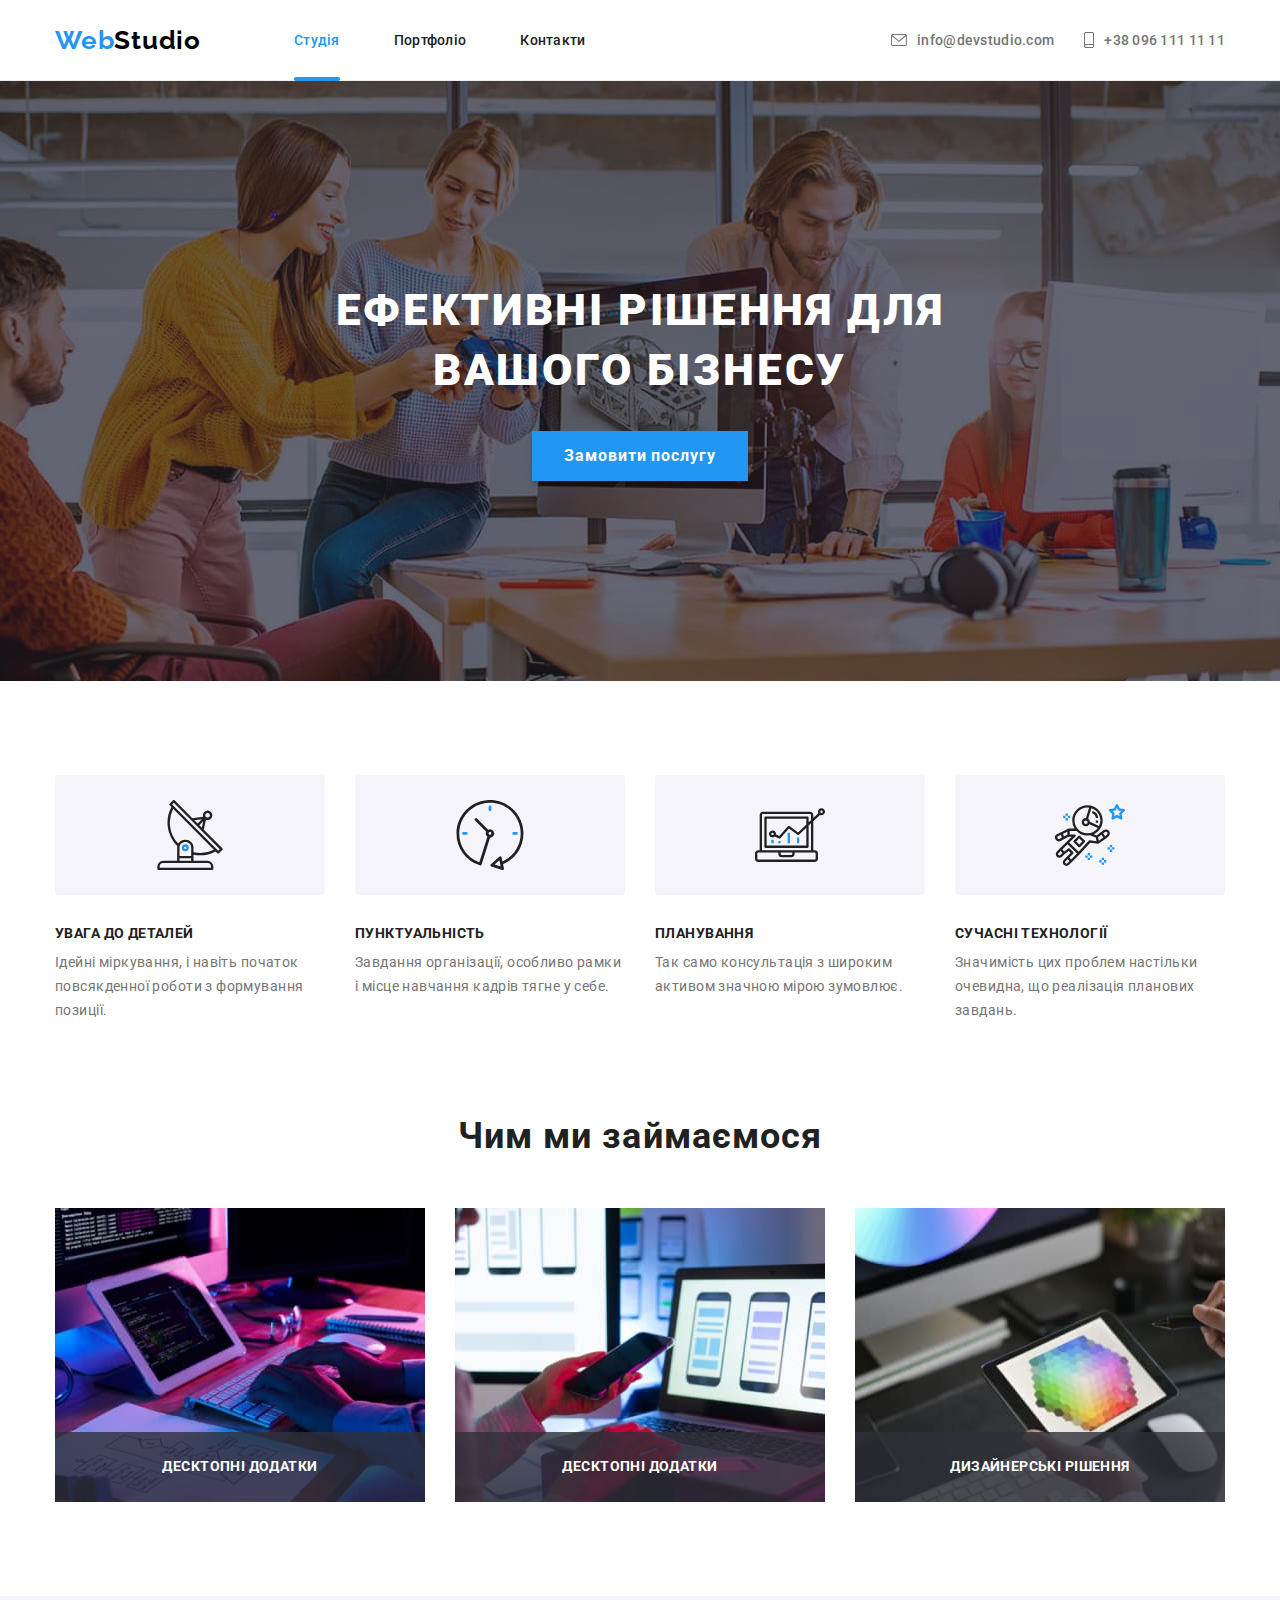
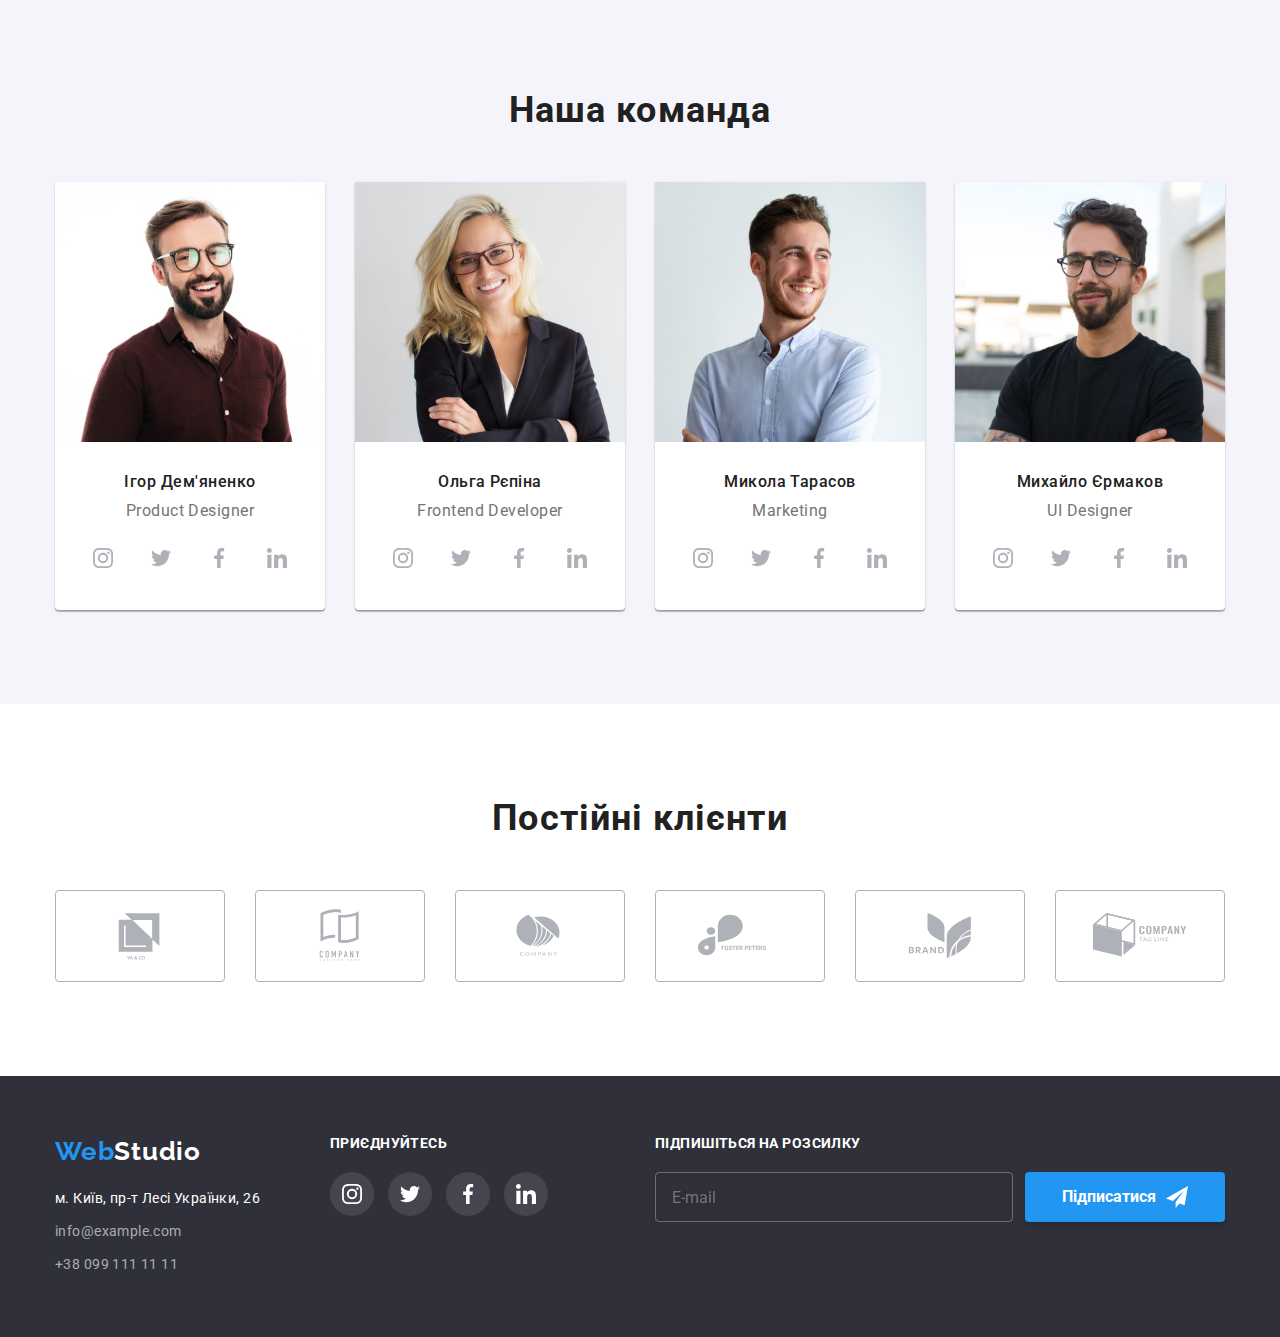
==== commit 7fea45f4: "sprite minify and fix privacy link" ====
--- a/index.html
+++ b/index.html
@@ -709,7 +709,7 @@
                         <span class="privacy-policy-text">
                             Погоджуюся з розсилкою та приймаю  
                             <a 
-                                class="privacy-policy-link" 
+                                class="privacy-policy-link link" 
                                 href="#null"
                             >
                                 Умови договору
--- a/css/style.css
+++ b/css/style.css
@@ -253,7 +253,7 @@
 .banner {
     max-width: 1600px;
     margin: 0 auto;
-    height: 600px;
+    padding: 200px 0;
     background-color: var(--color-silver-sand);
     background-image: linear-gradient(rgba(47, 48, 58, 0.4), rgba(47, 48, 58, 0.4)), url('../images/banner-image.jpg');
     background-repeat: no-repeat;
@@ -883,7 +883,18 @@
 }
 
 .privacy-policy-link {
+    position: relative;
     color: var(--color-blue);
+}
+
+.privacy-policy-link::after {
+    content: "";
+    position: absolute;
+    left: -4px ;
+    bottom: 0;
+    width: 100%;
+    height: .1px;
+    background-color: var(--color-blue);
 }
 
 .register-submit {
